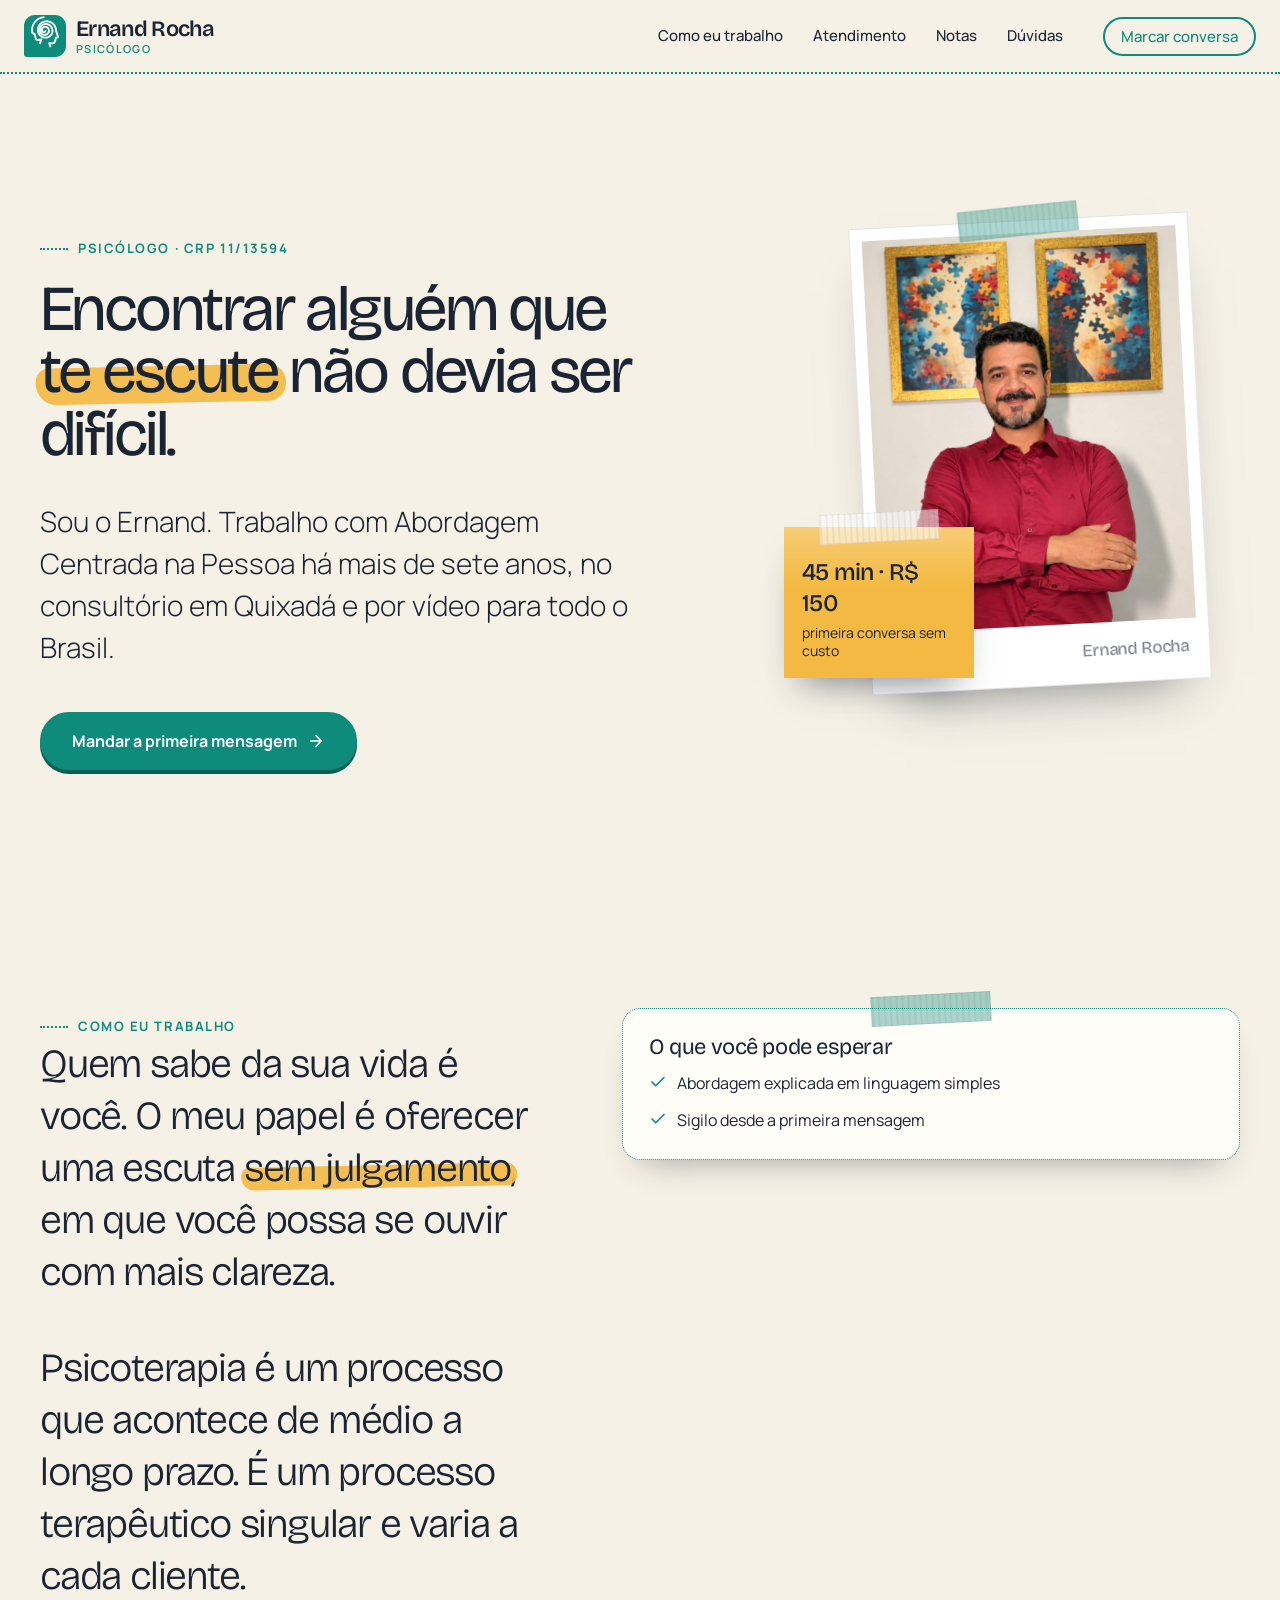
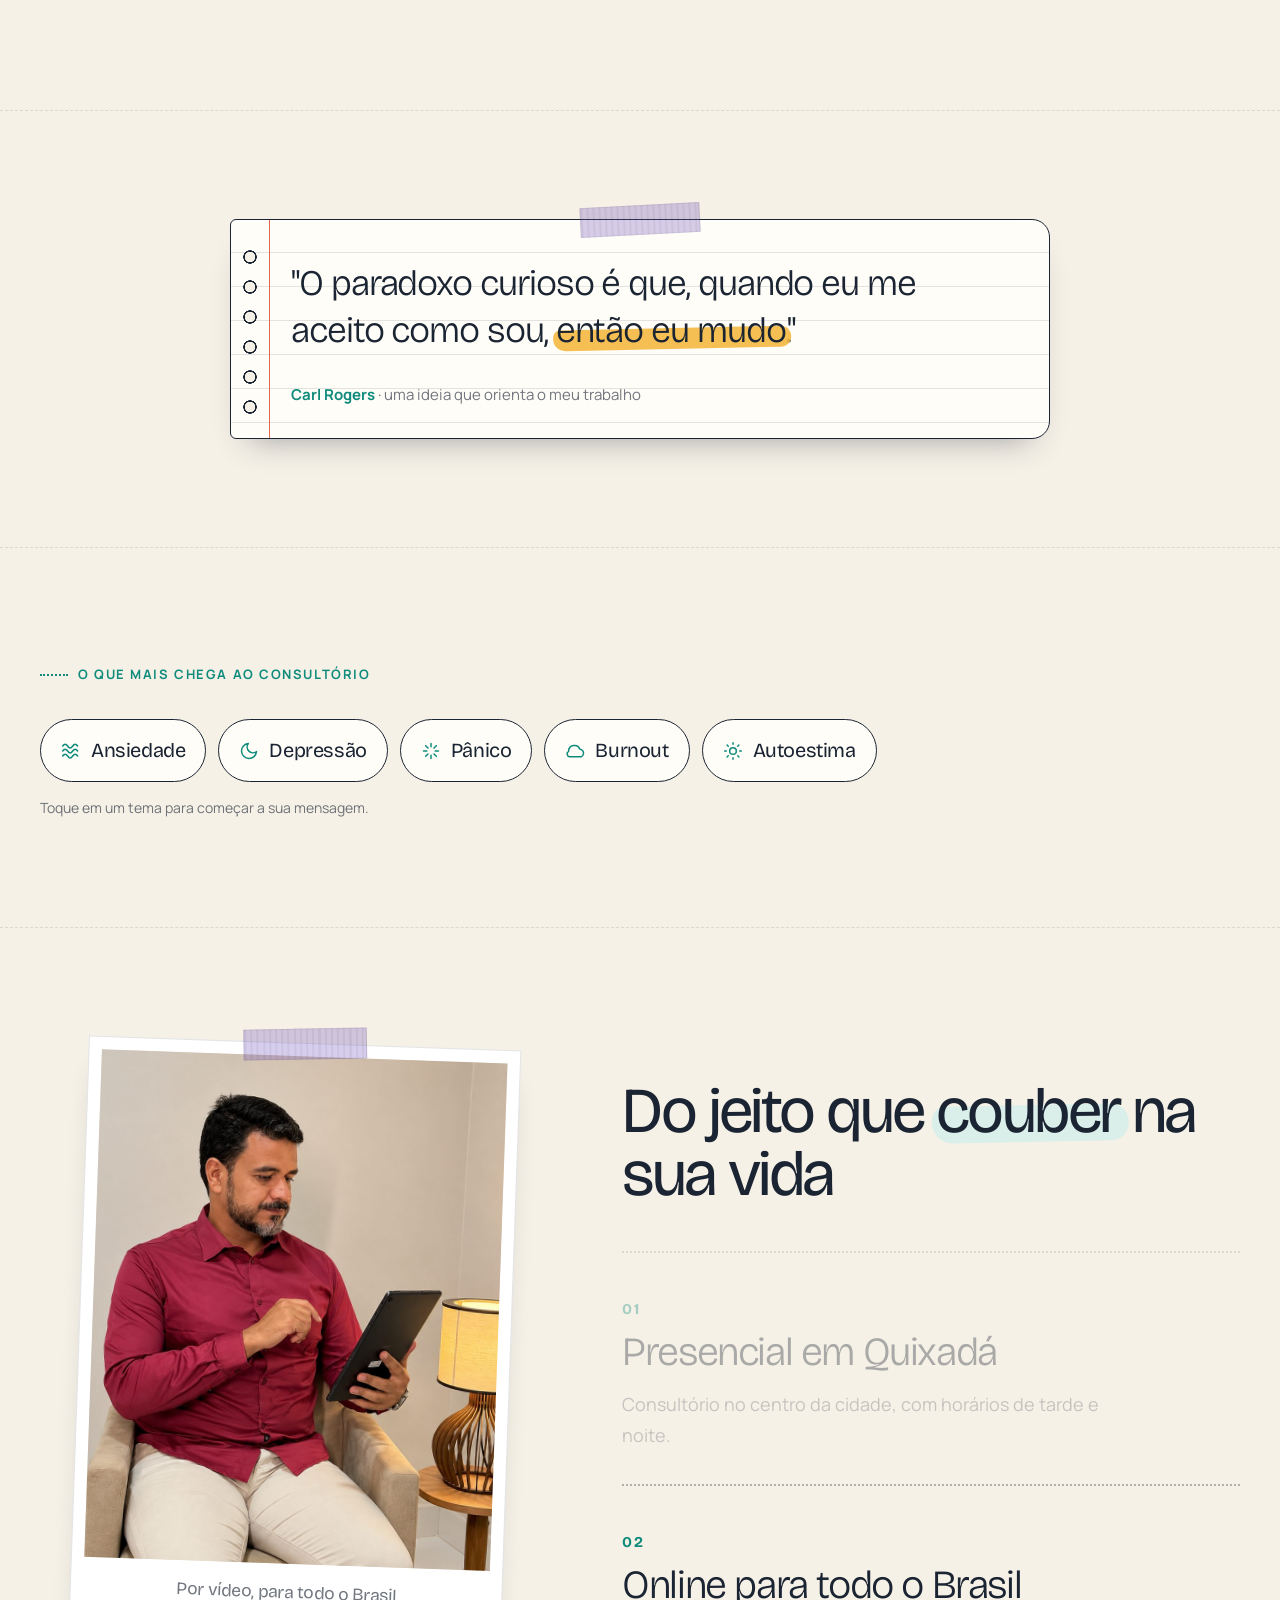
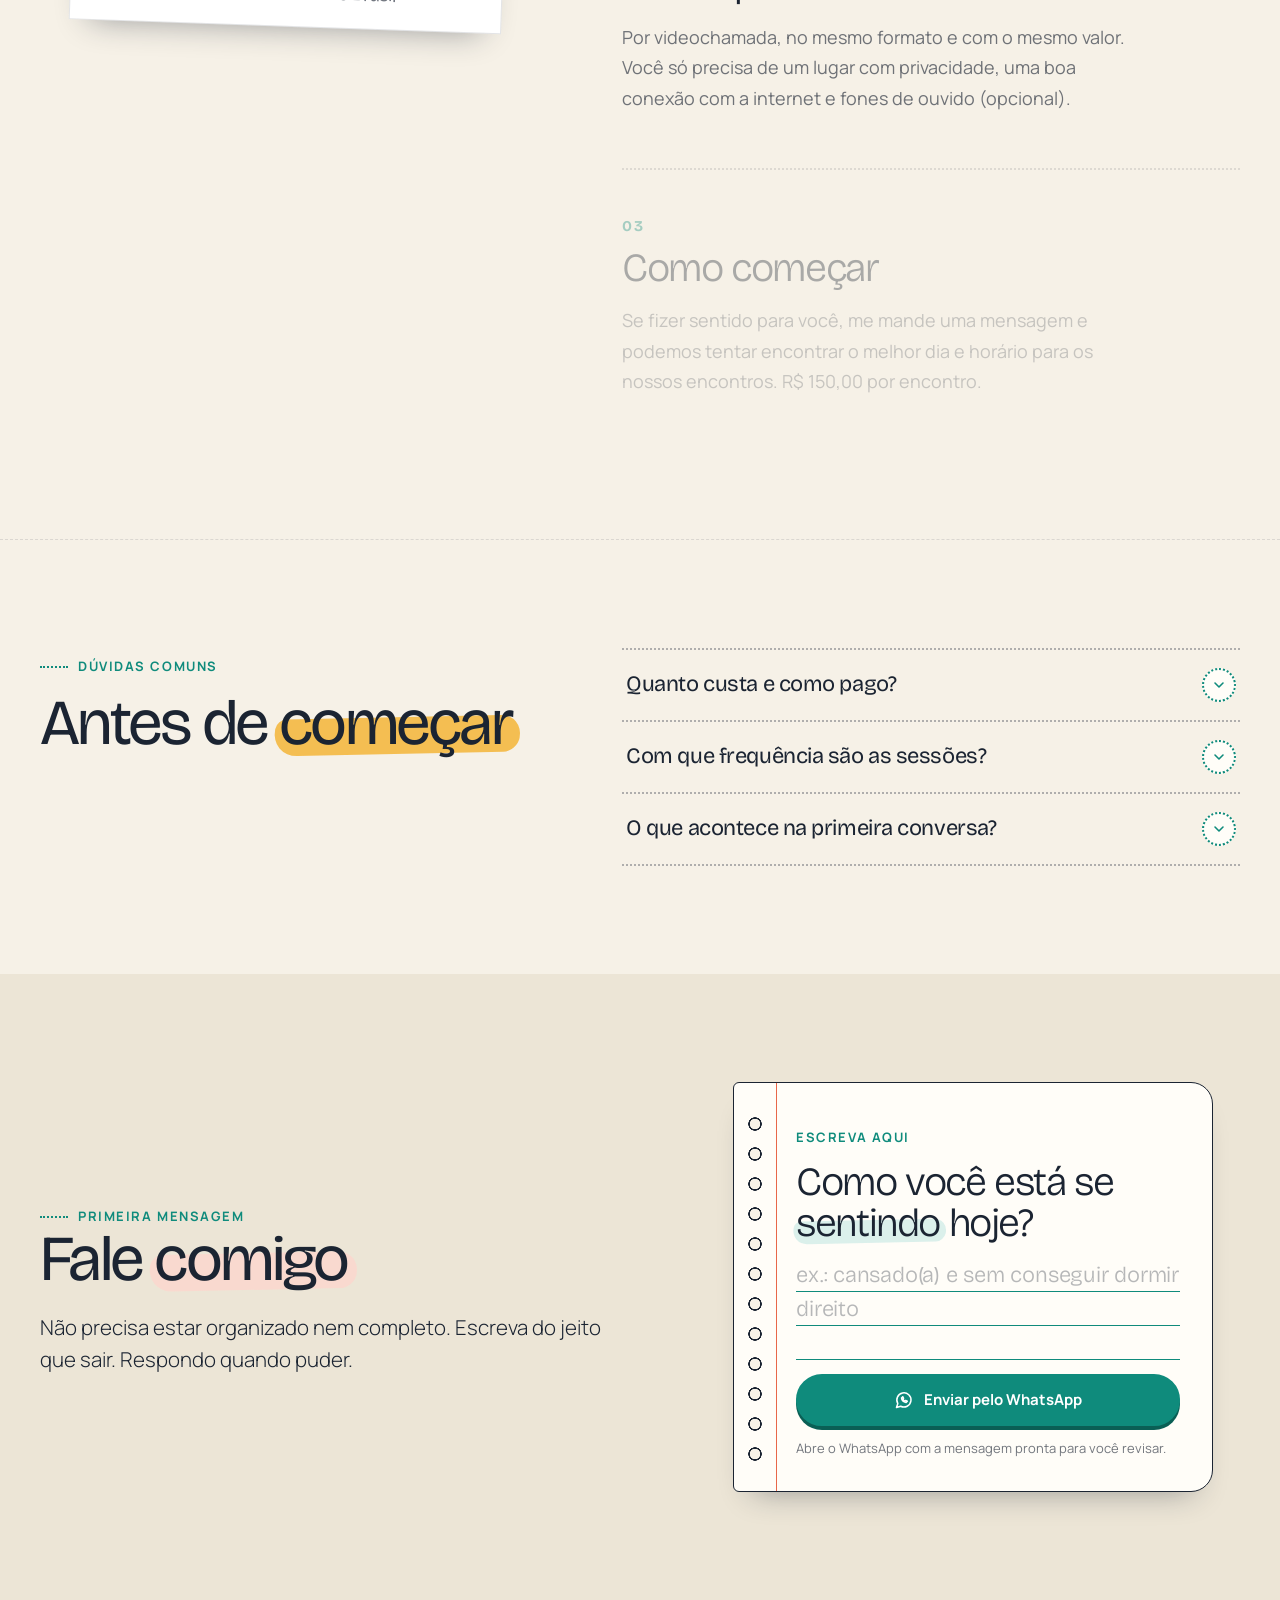
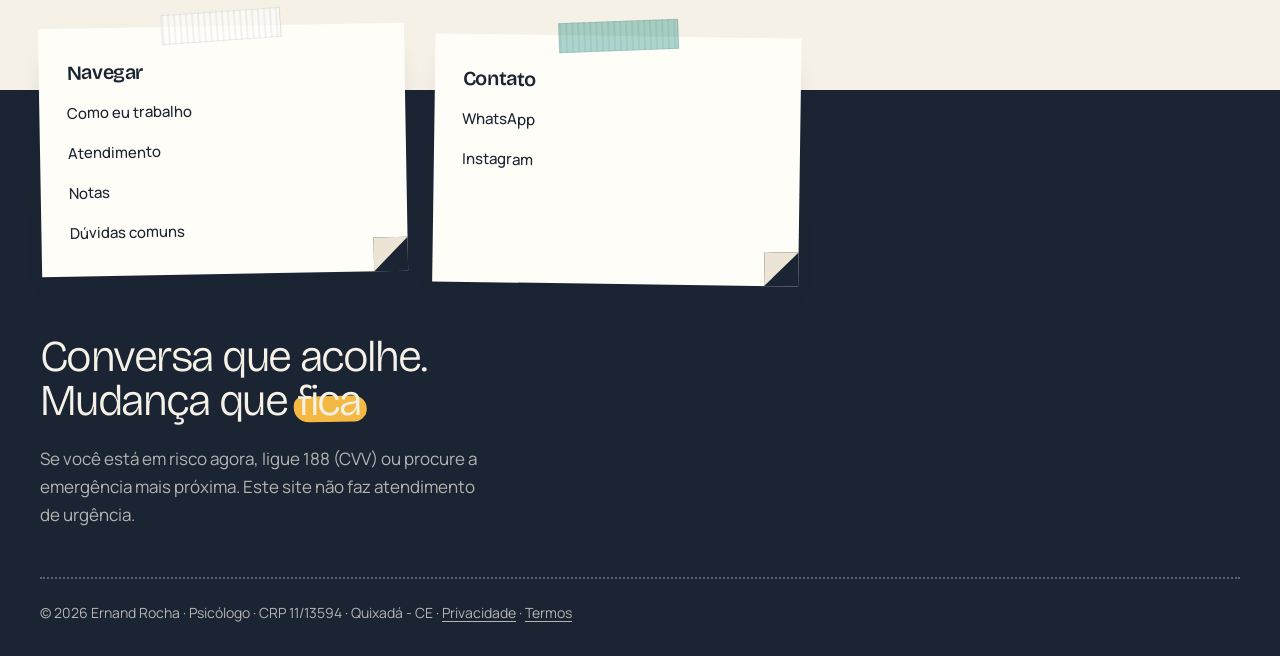
==== index.html @ 6ec2dab7 "first commit" ====
﻿<!doctype html>
<html lang="pt-BR">
<head>
<meta charset="utf-8">
<meta name="viewport" content="width=device-width, initial-scale=1, viewport-fit=cover">
<title>Ernand Rocha | Psicólogo, ACP em Quixadá - CE e online</title>
<meta name="description" content="Abordagem Centrada na Pessoa com o psicólogo Ernand Rocha. Presencial em Quixadá - CE e online para todo o Brasil. Sessão de 45 minutos por R$ 150.">
<link rel="canonical" href="https://ernandrocha.exemplo/">
<meta name="theme-color" content="#f6f1e7">
<meta property="og:type" content="website">
<meta property="og:title" content="Ernand Rocha | Psicólogo em Quixadá e online">
<meta property="og:description" content="Abordagem Centrada na Pessoa, presencial e online. Sessão de 45 minutos, valor publicado, primeira conversa sem custo.">
<meta property="og:image" content="img/ernand-retrato.jpg">
<meta property="og:locale" content="pt_BR">
<link rel="icon" href="data:image/svg+xml,%3Csvg xmlns='http://www.w3.org/2000/svg' viewBox='-6 0 110 110'%3E%3Crect x='-6' width='110' height='110' rx='26' fill='%230f8b7c'/%3E%3Cpath d='M50 49L50.3 49.9L50.4 50.9L50.2 51.9L49.8 52.9L49.2 53.8L48.3 54.5L47.2 55.1L46 55.4L44.7 55.4L43.4 55.1L42.1 54.4L40.9 53.5L39.9 52.2L39.2 50.7L38.8 49L38.8 47.2L39.2 45.3L40 43.5L41.2 41.8L42.7 40.3L44.6 39.2L46.8 38.5L49.1 38.2L51.5 38.3L53.9 39L56.1 40.2L58.1 41.9L59.8 44L60.9 46.4L61.6 49L61.7 51.8L61.2 54.5L60.1 57.2L58.4 59.6L56.3 61.6L53.7 63.1L50.8 64L47.7 64.3L44.5 63.9L41.5 62.9L38.6 61.1L36.2 58.8L34.3 55.9L33 52.6L32.4 49L32.6 45.3L33.5 41.6L35.3 38.2L37.7 35.1L40.8 32.5L44.5 30.6L48.5 29.5L52.7 29.2L56.9 29.8L61 31.2L64.8 33.5L68 36.6L70.6 40.3L72.3 44.5L73.2 49L73.1 53.6L72 58.2L70 62.5L67.1 66.2L63.4 69.4L59.1 71.6L54.3 73L49.3 73.3L44.3 72.5L39.6 70.7L35.2 67.8L31.5 64L28.7 59.5L26.8 54.4L26 49L26.4 43.4L27.9 38L30.6 32.9L34.3 28.4L38.9 24.8L44.3 22.1L50.1 20.6L56.2 20.3L62.3 21.2L68.1 23.5L73.4 26.9L77.9 31.3L81.4 36.6L83.7 42.6L84.8 49L85 52L91 69Q92 73 88 73L85 73L80.5 87Q79 92 74 92L62.5 91L67 104M47 7A42 42 0 0 0 8 58L15.5 62L19.5 77.5Q21 81 25 81L37.5 79L32 94' fill='none' stroke='%23fff' stroke-width='7' stroke-linejoin='round'/%3E%3C/svg%3E">
<link rel="preconnect" href="https://fonts.googleapis.com">
<link rel="preconnect" href="https://fonts.gstatic.com" crossorigin>
<link href="https://fonts.googleapis.com/css2?family=Bricolage+Grotesque:opsz,wght@12..96,200..800&family=Manrope:wght@300..800&display=swap" rel="stylesheet">
<link rel="stylesheet" href="css/styles.css">
<link rel="preload" as="image" href="img/ernand-retrato.jpg">
<script type="application/ld+json">
{"@context":"https://schema.org","@type":"Person","name":"Ernand Rocha","jobTitle":"Psicólogo","image":"img/ernand-retrato.jpg","description":"Abordagem Centrada na Pessoa, presencial em Quixadá - CE e online.","address":{"@type":"PostalAddress","addressLocality":"Quixadá","addressRegion":"CE","addressCountry":"BR"},"url":"https://ernandrocha.exemplo/"}
</script>
</head>
<body data-page="home">
<a class="skip-link" href="#conteudo">Pular para o conteúdo</a>

<svg width="0" height="0" style="position:absolute" aria-hidden="true" focusable="false">
  <symbol id="i-sun" viewBox="0 0 24 24" fill="none" stroke="currentColor" stroke-width="1.8" stroke-linecap="round"><circle cx="12" cy="12" r="4"/><path d="M12 2v2M12 20v2M4.9 4.9l1.4 1.4M17.7 17.7l1.4 1.4M2 12h2M20 12h2M4.9 19.1l1.4-1.4M17.7 6.3l1.4-1.4"/></symbol>
  <symbol id="i-chat" viewBox="0 0 24 24" fill="none" stroke="currentColor" stroke-width="1.8" stroke-linejoin="round"><path d="M21 12a8 8 0 0 1-11.6 7.1L4 21l1.9-5.4A8 8 0 1 1 21 12z"/></symbol>
  <symbol id="i-wave" viewBox="0 0 24 24" fill="none" stroke="currentColor" stroke-width="1.8" stroke-linecap="round"><path d="M2 6c2-3 4-3 6 0s4 3 6 0 4-3 6 0M2 12c2-3 4-3 6 0s4 3 6 0 4-3 6 0M2 18c2-3 4-3 6 0s4 3 6 0 4-3 6 0"/></symbol>
  <symbol id="i-spark" viewBox="0 0 24 24" fill="none" stroke="currentColor" stroke-width="1.8" stroke-linecap="round"><path d="M12 3v4M12 17v4M3 12h4M17 12h4M5.6 5.6l2.8 2.8M15.6 15.6l2.8 2.8M5.6 18.4l2.8-2.8M15.6 8.4l2.8-2.8"/></symbol>
  <symbol id="i-check" viewBox="0 0 24 24" fill="none" stroke="currentColor" stroke-width="2.2" stroke-linecap="round" stroke-linejoin="round"><path d="M20 6 9 17l-5-5"/></symbol>
  <symbol id="i-arrow" viewBox="0 0 24 24" fill="none" stroke="currentColor" stroke-width="2.2" stroke-linecap="round" stroke-linejoin="round"><path d="M5 12h14M12 5l7 7-7 7"/></symbol>
  <symbol id="i-chevron" viewBox="0 0 24 24" fill="none" stroke="currentColor" stroke-width="2.4" stroke-linecap="round" stroke-linejoin="round"><path d="m6 9 6 6 6-6"/></symbol>
  <symbol id="i-x" viewBox="0 0 24 24" fill="none" stroke="currentColor" stroke-width="2.2" stroke-linecap="round"><path d="M18 6 6 18M6 6l12 12"/></symbol>
  <symbol id="i-moon" viewBox="0 0 24 24" fill="none" stroke="currentColor" stroke-width="1.8" stroke-linejoin="round"><path d="M21 12.8A9 9 0 1 1 11.2 3a7 7 0 0 0 9.8 9.8z"/></symbol>
  <symbol id="i-cloud" viewBox="0 0 24 24" fill="none" stroke="currentColor" stroke-width="1.8" stroke-linejoin="round"><path d="M17.5 19a4.5 4.5 0 0 0 .4-9A7 7 0 0 0 4.3 12.5 3.5 3.5 0 0 0 5.5 19h12z"/></symbol>
  <symbol id="i-pin" viewBox="0 0 24 24" fill="none" stroke="currentColor" stroke-width="1.8" stroke-linejoin="round"><path d="M21 10c0 7-9 12-9 12s-9-5-9-12a9 9 0 0 1 18 0z"/><circle cx="12" cy="10" r="3"/></symbol>
  <symbol id="i-video" viewBox="0 0 24 24" fill="none" stroke="currentColor" stroke-width="1.8" stroke-linejoin="round"><path d="M23 7l-7 5 7 5V7z"/><rect x="1" y="5" width="15" height="14" rx="2"/></symbol>
  <symbol id="i-clock" viewBox="0 0 24 24" fill="none" stroke="currentColor" stroke-width="1.8" stroke-linecap="round"><circle cx="12" cy="12" r="10"/><path d="M12 6v6l4 2"/></symbol>
  <symbol id="i-whatsapp" viewBox="0 0 24 24" fill="none" stroke="currentColor" stroke-width="1.8" stroke-linecap="round" stroke-linejoin="round"><path d="M3 21l1.6-4.7A8.5 8.5 0 1 1 8 19.5L3 21z"/><path d="M9 9.5c.3 2.5 2.8 5 5.5 5.5l1.5-1.5-2-1-1 .8a4.6 4.6 0 0 1-2.3-2.3l.8-1-1-2L9 9.5z"/></symbol>
  <symbol id="i-instagram" viewBox="0 0 24 24" fill="none" stroke="currentColor" stroke-width="1.8" stroke-linecap="round"><rect x="2" y="2" width="20" height="20" rx="5"/><circle cx="12" cy="12" r="4"/><path d="M17.5 6.5h.01"/></symbol>
  <symbol id="i-mail" viewBox="0 0 24 24" fill="none" stroke="currentColor" stroke-width="1.8" stroke-linejoin="round"><rect x="2" y="4" width="20" height="16" rx="3"/><path d="M2 7l10 7 10-7"/></symbol>
</svg>

<!-- ========== Header ========== -->
<header class="nav">
  <div class="wrap wrap--wide nav__inner">
    <a class="brand" href="index.html" aria-label="Ernand Rocha, psicólogo, página inicial">
      <span class="brand__mark" aria-hidden="true"><svg viewBox="-6 0 110 110" fill="none" stroke="currentColor" stroke-width="6" stroke-linejoin="round"><path d="M50 49L50.3 49.9L50.4 50.9L50.2 51.9L49.8 52.9L49.2 53.8L48.3 54.5L47.2 55.1L46 55.4L44.7 55.4L43.4 55.1L42.1 54.4L40.9 53.5L39.9 52.2L39.2 50.7L38.8 49L38.8 47.2L39.2 45.3L40 43.5L41.2 41.8L42.7 40.3L44.6 39.2L46.8 38.5L49.1 38.2L51.5 38.3L53.9 39L56.1 40.2L58.1 41.9L59.8 44L60.9 46.4L61.6 49L61.7 51.8L61.2 54.5L60.1 57.2L58.4 59.6L56.3 61.6L53.7 63.1L50.8 64L47.7 64.3L44.5 63.9L41.5 62.9L38.6 61.1L36.2 58.8L34.3 55.9L33 52.6L32.4 49L32.6 45.3L33.5 41.6L35.3 38.2L37.7 35.1L40.8 32.5L44.5 30.6L48.5 29.5L52.7 29.2L56.9 29.8L61 31.2L64.8 33.5L68 36.6L70.6 40.3L72.3 44.5L73.2 49L73.1 53.6L72 58.2L70 62.5L67.1 66.2L63.4 69.4L59.1 71.6L54.3 73L49.3 73.3L44.3 72.5L39.6 70.7L35.2 67.8L31.5 64L28.7 59.5L26.8 54.4L26 49L26.4 43.4L27.9 38L30.6 32.9L34.3 28.4L38.9 24.8L44.3 22.1L50.1 20.6L56.2 20.3L62.3 21.2L68.1 23.5L73.4 26.9L77.9 31.3L81.4 36.6L83.7 42.6L84.8 49L85 52L91 69Q92 73 88 73L85 73L80.5 87Q79 92 74 92L62.5 91L67 104M47 7A42 42 0 0 0 8 58L15.5 62L19.5 77.5Q21 81 25 81L37.5 79L32 94"/></svg></span>
      <span>Ernand Rocha <small>psicólogo</small></span>
    </a>
    <button class="nav__toggle" type="button" aria-expanded="false" aria-controls="menu" aria-label="Abrir menu"><span></span></button>
    <nav class="nav__links" id="menu" aria-label="Principal">
      <a href="index.html#sobre">Como eu trabalho</a>
      <a href="index.html#atendimento">Atendimento</a>
      <a href="notas.html">Notas</a>
      <a href="index.html#faq">Dúvidas</a>
      <a class="btn btn--ghost btn--sm nav__cta" href="index.html#contato">Marcar conversa</a>
    </nav>
  </div>
</header>

<main id="conteudo">

  <!-- ========== Hero ========== -->
  <section class="hero" aria-labelledby="hero-titulo">
    <div class="wrap hero__grid">
      <div class="hero__copy">
        <p class="eyebrow" data-reveal>Psicólogo · CRP 11/13594</p>
        <h1 class="t-xl" id="hero-titulo" data-reveal>Encontrar alguém que <span class="mk">te escute</span> não devia ser difícil.</h1>
        <p class="lead" data-reveal>Sou o Ernand. Trabalho com Abordagem Centrada na Pessoa há mais de sete anos, no consultório em Quixadá e por vídeo para todo o Brasil.</p>
        <div class="hero__cta" data-reveal>
          <a class="btn btn--primary btn--lg" href="#contato">Mandar a primeira mensagem <svg aria-hidden="true"><use href="#i-arrow"/></svg></a>
        </div>
      </div>

      <div class="hero__photo" data-reveal="pop">
        <div class="parallax" data-parallax="0.08" data-rotate="-3">
          <figure class="polaroid polaroid--photo">
            <span class="tape tape--teal" aria-hidden="true"></span>
            <img src="img/ernand-retrato.jpg" alt="Ernand Rocha, de camisa vermelha e braços cruzados, sorrindo no consultório" width="720" height="900" fetchpriority="high">
            <figcaption>Ernand Rocha</figcaption>
          </figure>
        </div>
        <aside class="postit postit--mini" data-parallax="-0.05" aria-label="Resumo do atendimento">
          <span class="tape" aria-hidden="true"></span>
          <b>45 min · R$ 150</b>
          <span>primeira conversa sem custo</span>
        </aside>
      </div>
    </div>
  </section>

  <!-- ========== Como eu trabalho ========== -->
  <section class="section section--tight" id="sobre" aria-labelledby="sobre-titulo">
    <div class="wrap statement">
      <div>
        <p class="eyebrow" data-reveal>Como eu trabalho</p>
        <h2 class="sr-only" id="sobre-titulo">Como eu trabalho</h2>
        <p class="big" data-reveal>Quem sabe da sua vida é você. O meu papel é oferecer uma escuta <span class="mk">sem julgamento</span>, em que você possa se ouvir com mais clareza.</p>
        <p class="big" data-reveal>Psicoterapia é um processo que acontece de médio a longo prazo. É um processo terapêutico singular e varia a cada cliente.</p>
      </div>
      <div class="statement__aside">
        <div class="note" data-reveal="right">
          <span class="tape tape--teal" aria-hidden="true"></span>
          <h3 class="t-sm">O que você pode esperar</h3>
          <ul>
            <li><svg aria-hidden="true"><use href="#i-check"/></svg> Abordagem explicada em linguagem simples</li>
            <li><svg aria-hidden="true"><use href="#i-check"/></svg> Sigilo desde a primeira mensagem</li>
          </ul>
        </div>
      </div>
    </div>
  </section>

  <!-- ========== Citação ========== -->
  <section class="section section--quote" aria-label="Uma ideia que orienta o meu trabalho">
    <div class="wrap">
      <blockquote class="quote" data-reveal="pop">
        <span class="tape tape--plum" aria-hidden="true"></span>
        <p class="quote__text">"O paradoxo curioso é que, quando eu me aceito como sou, <span class="mk">então eu mudo</span>."</p>
        <footer class="quote__by">Carl Rogers <span>· uma ideia que orienta o meu trabalho</span></footer>
      </blockquote>
    </div>
  </section>

  <!-- ========== Temas ========== -->
  <section class="section" id="temas" aria-label="O que mais chega ao consultório">
    <div class="wrap topics-block">
      <p class="eyebrow" data-reveal>O que mais chega ao consultório</p>
      <div class="topics" data-reveal>
        <a class="topic" href="#contato" data-tema="ansiedade" data-feel="ansioso(a) e preocupado(a) o tempo todo"><svg aria-hidden="true"><use href="#i-wave"/></svg> Ansiedade</a>
        <a class="topic" href="#contato" data-tema="depressao" data-feel="sem energia e sem vontade de fazer as coisas"><svg aria-hidden="true"><use href="#i-moon"/></svg> Depressão</a>
        <a class="topic" href="#contato" data-tema="panico" data-feel="com medo de ter outra crise de pânico"><svg aria-hidden="true"><use href="#i-spark"/></svg> Pânico</a>
        <a class="topic" href="#contato" data-tema="burnout" data-feel="esgotado(a) com o trabalho"><svg aria-hidden="true"><use href="#i-cloud"/></svg> Burnout</a>
        <a class="topic" href="#contato" data-tema="autoestima" data-feel="muito duro(a) comigo mesmo(a)"><svg aria-hidden="true"><use href="#i-sun"/></svg> Autoestima</a>
      </div>
      <p class="muted small" style="margin-top:14px" data-reveal>Toque em um tema para começar a sua mensagem.</p>
    </div>
  </section>

  <!-- ========== Atendimento (foto fixa + blocos que rolam) ========== -->
  <section class="section scrolly" id="atendimento" aria-labelledby="atendimento-titulo" data-active="0">
    <div class="wrap scrolly__grid">
      <div class="scrolly__sticky">
        <figure class="polaroid polaroid--photo scrolly__polaroid" data-reveal="pop">
          <span class="tape tape--plum" aria-hidden="true"></span>
          <img src="img/ernand-atendimento.jpg" alt="Ernand Rocha sentado em uma poltrona, atendendo por vídeo com um tablet, ao lado de um abajur" width="720" height="900" loading="lazy">
          <figcaption>
            <span data-caption>No consultório, em Quixadá</span>
            <span data-caption hidden>Por vídeo, para todo o Brasil</span>
            <span data-caption hidden>Dia e horário combinados com você</span>
          </figcaption>
        </figure>
      </div>
      <div class="scrolly__steps">
        <p class="eyebrow" data-reveal>Atendimento</p>
        <h2 class="t-xl" id="atendimento-titulo" data-reveal>Do jeito que <span class="mk mk--teal">couber</span> na sua vida</h2>
        <article class="scrolly__step">
          <span class="scrolly__num">01</span>
          <h3 class="t-lg t-light">Presencial em Quixadá</h3>
          <p>Consultório no centro da cidade, com horários de tarde e noite.</p>
        </article>
        <article class="scrolly__step">
          <span class="scrolly__num">02</span>
          <h3 class="t-lg t-light">Online para todo o Brasil</h3>
          <p>Por videochamada, no mesmo formato e com o mesmo valor. Você só precisa de um lugar com privacidade, uma boa conexão com a internet e fones de ouvido (opcional).</p>
        </article>
        <article class="scrolly__step">
          <span class="scrolly__num">03</span>
          <h3 class="t-lg t-light">Como começar</h3>
          <p>Se fizer sentido para você, me mande uma mensagem e podemos tentar encontrar o melhor dia e horário para os nossos encontros. R$ 150,00 por encontro.</p>
        </article>
      </div>
    </div>
  </section>


  <!-- ========== Dúvidas ========== -->
  <section class="section section--tight" id="faq" aria-labelledby="faq-titulo">
    <div class="wrap faq">
      <div class="faq__title">
        <p class="eyebrow" data-reveal>Dúvidas comuns</p>
        <h2 class="t-xl" id="faq-titulo" data-reveal>Antes de <span class="mk">começar</span></h2>
      </div>
      <div class="faq__list" data-reveal>
        <details class="faq__item">
          <summary>Quanto custa e como pago?<span class="faq__icon" aria-hidden="true"><svg><use href="#i-chevron"/></svg></span></summary>
          <div class="faq__body"><p>R$ 150 por sessão de 45 minutos, presencial ou online. A forma de pagamento a gente combina na conversa inicial.</p></div>
        </details>
        <details class="faq__item">
          <summary>Com que frequência são as sessões?<span class="faq__icon" aria-hidden="true"><svg><use href="#i-chevron"/></svg></span></summary>
          <div class="faq__body"><p>Em geral uma vez por semana, no mesmo dia e horário. Quando faz sentido, a gente espaça.</p></div>
        </details>
        <details class="faq__item">
          <summary>O que acontece na primeira conversa?<span class="faq__icon" aria-hidden="true"><svg><use href="#i-chevron"/></svg></span></summary>
          <div class="faq__body"><p>Você conta o que trouxe até aqui e eu explico como trabalho. Não é interrogatório nem diagnóstico. É para ver se combina.</p></div>
        </details>
      </div>
    </div>
  </section>

  <!-- ========== Contato ========== -->
  <section class="section section--tint" id="contato" aria-labelledby="contato-titulo">
    <div class="wrap join">
      <div>
        <p class="eyebrow" data-reveal>Primeira mensagem</p>
        <h2 class="t-xl" id="contato-titulo" data-reveal>Fale <span class="mk mk--coral">comigo</span></h2>
        <p class="lead" style="margin-top:20px" data-reveal>Não precisa estar organizado nem completo. Escreva do jeito que sair. Respondo quando puder.</p>
      </div>
      <div class="join__form">
        <form class="notebook feel" id="sentir" data-wa="5588999172158" aria-labelledby="sentir-titulo" data-reveal="pop" novalidate>
          <span class="notebook__label">Escreva aqui</span>
          <h2 class="t-lg t-light" id="sentir-titulo">Como você está se <span class="mk mk--teal">sentindo</span> hoje?</h2>
          <label class="sr-only" for="sentir-texto">Como você está se sentindo hoje?</label>
          <textarea class="feel__input" id="sentir-texto" name="sentir" rows="3" maxlength="300" placeholder="ex.: cansado(a) e sem conseguir dormir direito" autocomplete="off"></textarea>
          <p class="field__error" id="sentir-erro" role="alert" hidden></p>
          <p class="feel__preview" id="sentir-previa" aria-live="polite"></p>
          <button class="btn btn--primary" type="submit"><svg aria-hidden="true"><use href="#i-whatsapp"/></svg> Enviar pelo WhatsApp</button>
          <p class="field__hint">Abre o WhatsApp com a mensagem pronta para você revisar.</p>
        </form>

      </div>
    </div>
  </section>

</main>

<!-- ========== Footer ========== -->
<footer class="footer footer--lean">
  <div class="wrap">
    <div class="footer__notes footer__notes--two">
      <div class="fnote">
        <span class="tape" aria-hidden="true"></span>
        <h5>Navegar</h5>
        <ul>
          <li><a href="index.html#sobre">Como eu trabalho</a></li>
          <li><a href="index.html#atendimento">Atendimento</a></li>
          <li><a href="notas.html">Notas</a></li>
          <li><a href="index.html#faq">Dúvidas comuns</a></li>
        </ul>
      </div>
      <div class="fnote">
        <span class="tape tape--teal" aria-hidden="true"></span>
        <h5>Contato</h5>
        <ul>
          <li><a href="https://wa.me/5588999172158" target="_blank" rel="noopener">WhatsApp</a></li>
          <li><a href="https://instagram.com/psicologoernand" target="_blank" rel="noopener">Instagram</a></li>
        </ul>
      </div>
    </div>
    <div class="footer__lower footer__lower--lean">
      <p class="footer__tag">Conversa que acolhe.<br>Mudança que <span class="mk">fica</span>.</p>
      <p class="footer__note">Se você está em risco agora, ligue 188 (CVV) ou procure a emergência mais próxima. Este site não faz atendimento de urgência.</p>
    </div>
    <div class="footer__bottom">
      <p>© <span data-year>2026</span> Ernand Rocha · Psicólogo · CRP 11/13594 · Quixadá - CE · <a href="legal.html#privacidade">Privacidade</a> · <a href="legal.html#termos">Termos</a></p>
    </div>
  </div>
</footer>

<!-- barra fixa de contato (só no celular) -->
<div class="stickybar" id="stickybar" aria-label="Contato rápido">
  <a class="btn btn--primary" href="#contato">Mandar mensagem</a>
</div>

<script src="js/data.js" defer></script>
<script src="js/main.js" defer></script>
</body>
</html>
---- css/styles.css ----
/* ==========================================================================
   Escuta Aberta — folha de estilos única
   Identidade: "caderno e bilhete" — papel pautado, post-it com fita, marca-texto,
   fotos polaroid, linhas pontilhadas. Tipografia leve, tracking fechado.
   ========================================================================== */

/* ---------- Tokens ---------- */
:root {
  --paper: #f6f1e7;
  --paper-2: #fffdf8;
  --paper-3: #ece5d6;
  --ink: #1b2432;
  --ink-60: rgba(27, 36, 50, .62);
  --ink-30: rgba(27, 36, 50, .32);
  --ink-12: rgba(27, 36, 50, .12);
  --ink-06: rgba(27, 36, 50, .06);

  --teal: #0f8b7c;
  --teal-dark: #0a5f55;
  --teal-soft: #d7efea;
  --marigold: #f4b942;
  --marigold-soft: #fbe6b2;
  --coral: #e8674a;
  --coral-soft: #fbd9cf;
  --plum: #6b4fbb;
  --plum-soft: #e2dbf7;

  --font-display: "Bricolage Grotesque", "Segoe UI", Arial, sans-serif;
  --font-body: "Manrope", "Segoe UI", Arial, sans-serif;

  --nav-h: 74px;
  --wrap: 1200px;
  --wrap-wide: 1400px;
  --radius: 18px;
  --radius-sm: 10px;
  --ease: cubic-bezier(.2, .7, .2, 1);
  --t-fast: .25s var(--ease);
  --t-med: .45s var(--ease);
  --shadow-paper: 0 18px 32px -20px rgba(27, 36, 50, .45);
}

/* ---------- Reset / base ---------- */
*, *::before, *::after { box-sizing: border-box; }
html { scroll-behavior: smooth; scroll-padding-top: calc(var(--nav-h) + 16px); overflow-x: clip; }
@media (prefers-reduced-motion: reduce) { html { scroll-behavior: auto; } }
body {
  margin: 0;
  background: var(--paper);
  color: var(--ink);
  font-family: var(--font-body);
  font-size: 17px;
  line-height: 1.55;
  font-weight: 400;
  -webkit-font-smoothing: antialiased;
  padding-top: var(--nav-h);
}
img, svg { display: block; max-width: 100%; }
a { color: inherit; text-decoration: none; }
button { font: inherit; color: inherit; background: none; border: 0; padding: 0; cursor: pointer; }
input, select, textarea { font: inherit; color: inherit; }
ul { list-style: none; margin: 0; padding: 0; }
p { margin: 0; }
[hidden] { display: none !important; }

:focus-visible { outline: 3px solid var(--plum); outline-offset: 3px; border-radius: 4px; }

.skip-link {
  position: absolute; left: 16px; top: -60px; z-index: 10000;
  background: var(--ink); color: #fff; padding: 10px 16px; border-radius: 999px; font-weight: 600;
  transition: top var(--t-fast);
}
.skip-link:focus { top: 16px; }

.sr-only {
  position: absolute; width: 1px; height: 1px; padding: 0; margin: -1px;
  overflow: hidden; clip: rect(0 0 0 0); white-space: nowrap; border: 0;
}

/* ---------- Tipografia ---------- */
h1, h2, h3, h4, h5 { margin: 0; font-family: var(--font-display); font-weight: 400; line-height: 1; }
.t-display { font-size: clamp(56px, 9.5vw, 128px); letter-spacing: -.045em; line-height: .95; }
.t-xl { font-size: clamp(42px, 5.4vw, 64px); letter-spacing: -.04em; line-height: .98; }
.t-lg { font-size: clamp(32px, 3.6vw, 40px); letter-spacing: -.035em; line-height: 1.02; }
.t-md { font-size: clamp(24px, 2.6vw, 32px); letter-spacing: -.03em; line-height: 1.05; }
.t-sm { font-size: 22px; letter-spacing: -.02em; line-height: 1.15; }
.t-light { font-weight: 300; }
.t-semi { font-weight: 600; }

.lead { font-size: clamp(18px, 1.6vw, 22px); font-weight: 300; line-height: 1.45; color: var(--ink); max-width: 52ch; }
.muted { color: var(--ink-60); }
.small { font-size: 14px; }
.eyebrow {
  display: inline-flex; align-items: center; gap: 10px;
  font-size: 13px; font-weight: 700; letter-spacing: .12em; text-transform: uppercase; color: var(--teal);
}
.eyebrow::before { content: ""; width: 28px; height: 0; border-top: 2px dotted var(--teal); }

/* marca-texto atrás de palavras-chave */
.mk { position: relative; z-index: 0; white-space: nowrap; }
.mk::after {
  content: ""; position: absolute; z-index: -1;
  left: -.08em; right: -.14em; top: .52em; bottom: .1em;
  background: var(--marigold);
  transform: skew(-12deg) rotate(-1.2deg);
  border-radius: .25em .6em .35em .7em;
  opacity: .9;
}
.mk--teal::after { background: var(--teal-soft); }
.mk--coral::after { background: var(--coral-soft); }
.mk--plum::after { background: var(--plum-soft); }

/* ---------- Layout ---------- */
.wrap { width: min(var(--wrap), calc(100% - 48px)); margin-inline: auto; }
.wrap--wide { width: min(var(--wrap-wide), calc(100% - 48px)); }
.section { padding: clamp(72px, 9vw, 130px) 0; position: relative; }
.section--tight { padding: clamp(48px, 6vw, 80px) 0; }
.section--band { background: var(--ink); color: var(--paper); }
.section--tint { background: var(--paper-3); }

/* linha pontilhada de divisão */
.rule { height: 0; border-top: 2px dotted var(--ink-30); }
.rule--teal { border-color: var(--teal); }
.rule--light { border-color: rgba(246, 241, 231, .4); }

/* ---------- Botões ---------- */
.btn {
  display: inline-flex; align-items: center; justify-content: center; gap: 10px;
  padding: 14px 24px; border-radius: 999px; border: 2px solid currentColor;
  font-family: var(--font-body); font-size: 15px; font-weight: 700; line-height: 1;
  white-space: nowrap; cursor: pointer; text-decoration: none;
  transition: transform var(--t-fast), box-shadow var(--t-fast), background-color var(--t-fast), color var(--t-fast), border-color var(--t-fast);
}
.btn svg { width: 18px; height: 18px; transition: transform var(--t-fast); }
.btn:hover svg { transform: translateX(3px); }
.btn:active { transform: translateY(2px); }

.btn--primary { background: var(--teal); border-color: var(--teal); color: #fff; box-shadow: 0 4px 0 var(--teal-dark); }
.btn--primary:hover { transform: translateY(2px); box-shadow: 0 2px 0 var(--teal-dark); }
.btn--primary:active { transform: translateY(4px); box-shadow: 0 0 0 var(--teal-dark); }

.btn--ghost { color: var(--teal); border-color: var(--teal); background: transparent; }
.btn--ghost:hover { background: var(--teal); color: #fff; }

.btn--ink { background: var(--ink); border-color: var(--ink); color: var(--paper); box-shadow: 0 4px 0 rgba(27, 36, 50, .35); }
.btn--ink:hover { transform: translateY(2px); box-shadow: 0 2px 0 rgba(27, 36, 50, .35); }

.btn--light { color: var(--paper); border-color: var(--paper); background: transparent; }
.btn--light:hover { background: var(--paper); color: var(--ink); }

.btn--marigold { background: var(--marigold); border-color: var(--marigold); color: var(--ink); box-shadow: 0 4px 0 #c78f1f; }
.btn--marigold:hover { transform: translateY(2px); box-shadow: 0 2px 0 #c78f1f; }

.btn--sm { padding: 10px 16px; font-size: 14px; }
.btn--lg { padding: 18px 30px; font-size: 16px; }
.btn[disabled], .btn[aria-disabled="true"] { opacity: .5; cursor: not-allowed; }

/* link com marca-texto que cresce */
.link {
  position: relative; display: inline-block; font-weight: 600; color: var(--ink); z-index: 0;
}
.link::after {
  content: ""; position: absolute; left: -.1em; right: -.1em; bottom: -.05em; height: .45em; z-index: -1;
  background: var(--marigold); transform: scaleX(0); transform-origin: left; transition: transform .35s var(--ease);
  border-radius: .2em;
}
.link:hover::after, .link:focus-visible::after { transform: scaleX(1); }
.link svg { display: inline-block; width: 16px; height: 16px; vertical-align: -2px; margin-left: 4px; }

/* ---------- Header / navegação ---------- */
.nav {
  position: fixed; inset: 0 0 auto 0; height: var(--nav-h); z-index: 1000;
  background: var(--paper); border-bottom: 2px dotted var(--teal);
  transition: box-shadow var(--t-fast), transform var(--t-med);
}
.nav.is-scrolled { box-shadow: 0 10px 30px -22px rgba(27, 36, 50, .5); }
.nav__inner { height: 100%; display: flex; align-items: center; justify-content: space-between; gap: 24px; }

.brand { display: inline-flex; align-items: center; gap: 10px; font-family: var(--font-display); font-size: 22px; letter-spacing: -.03em; font-weight: 600; z-index: 1002; }
.brand__mark {
  width: 42px; height: 42px; border-radius: 11px 11px 11px 3px; background: var(--teal); color: #fff;
  display: grid; place-items: center; flex-shrink: 0;
}
.brand__mark svg { width: 34px; height: 34px; }

.nav__links { display: flex; align-items: center; gap: 30px; }
.nav__links a { font-size: 15px; font-weight: 500; position: relative; padding: 6px 0; z-index: 0; }
.nav__links a::after {
  content: ""; position: absolute; left: -.2em; right: -.2em; bottom: .1em; height: .5em; z-index: -1;
  background: var(--marigold); border-radius: .2em;
  transform: scaleX(0); transform-origin: left; transition: transform .35s var(--ease);
}
.nav__links a:hover::after, .nav__links a[aria-current="page"]::after { transform: scaleX(1); }
.nav__cta { margin-left: 10px; }

.nav__toggle {
  display: none; width: 44px; height: 44px; border-radius: 12px; place-items: center; z-index: 1002;
  border: 2px solid var(--ink);
}
.nav__toggle span, .nav__toggle span::before, .nav__toggle span::after {
  display: block; width: 20px; height: 2px; background: var(--ink); position: relative; transition: transform var(--t-fast), opacity var(--t-fast);
}
.nav__toggle span::before, .nav__toggle span::after { content: ""; position: absolute; left: 0; }
.nav__toggle span::before { top: -6px; }
.nav__toggle span::after { top: 6px; }
.nav__toggle[aria-expanded="true"] span { background: transparent; }
.nav__toggle[aria-expanded="true"] span::before { transform: translateY(6px) rotate(45deg); }
.nav__toggle[aria-expanded="true"] span::after { transform: translateY(-6px) rotate(-45deg); }

@media (max-width: 900px) {
  .nav__toggle { display: grid; }
  .nav__links {
    position: fixed; inset: 0; background: var(--paper); z-index: 1001;
    flex-direction: column; justify-content: center; gap: 0; padding: 90px 24px 40px;
    opacity: 0; visibility: hidden; transform: translateY(-8px);
    transition: opacity var(--t-fast), transform var(--t-fast), visibility 0s linear .25s;
  }
  .nav__links.is-open { opacity: 1; visibility: visible; transform: none; transition: opacity var(--t-fast), transform var(--t-fast); }
  .nav__links a { width: 100%; text-align: center; font-family: var(--font-display); font-size: 28px; letter-spacing: -.03em; font-weight: 500; padding: 22px 0; border-top: 2px dotted var(--teal); }
  .nav__links a:last-of-type { border-bottom: 2px dotted var(--teal); }
  .nav__links a::after { display: none; }
  .nav__links .nav__cta { margin: 28px 0 0; width: auto; border: 2px solid var(--teal); padding: 16px 28px; font: 700 16px var(--font-body); }
  .nav__links .nav__cta:last-of-type { border-bottom: 2px solid var(--teal); }
  body.menu-open { overflow: hidden; }
}

/* ---------- Hero ---------- */
.hero { padding: clamp(48px, 7vw, 96px) 0 clamp(64px, 8vw, 120px); overflow: clip; }
.hero__grid { display: grid; grid-template-columns: 1.05fr .95fr; gap: clamp(32px, 5vw, 72px); align-items: start; }
.hero__copy { padding-top: clamp(8px, 3vw, 40px); }
.hero__copy h1 { margin: 18px 0 26px; }
.hero__copy .lead { font-size: clamp(20px, 2.2vw, 28px); font-weight: 300; line-height: 1.3; margin-bottom: 34px; }
.hero__proof { display: flex; flex-wrap: wrap; gap: 14px 28px; margin-top: 40px; color: var(--ink-60); font-size: 14px; font-weight: 500; }
.hero__proof li { display: inline-flex; align-items: center; gap: 8px; }
.hero__proof svg { width: 18px; height: 18px; color: var(--teal); }

.hero__search { position: relative; }

/* cartão de folha de caderno */
.notebook {
  position: relative; background: var(--paper-2); color: var(--ink);
  border: 1.5px solid var(--ink); border-radius: 6px 22px 22px 6px;
  padding: 52px 40px 40px 68px;
  box-shadow: var(--shadow-paper);
  background-image:
    linear-gradient(90deg, transparent 47px, var(--coral) 47px, var(--coral) 48.5px, transparent 48.5px),
    repeating-linear-gradient(transparent 0 33px, var(--ink-12) 33px 34px);
  background-origin: border-box;
  transition: transform var(--t-med);
}
.notebook::before {
  /* furos da espiral */
  content: ""; position: absolute; left: 14px; top: 26px; bottom: 26px; width: 14px;
  background: radial-gradient(circle at 50% 50%, var(--paper) 5px, var(--ink) 5.5px, var(--ink) 6.5px, transparent 7px) 0 0 / 14px 30px repeat-y;
}
.notebook:hover { transform: rotate(-.6deg); }
.notebook__label { display: block; font-size: 13px; font-weight: 700; letter-spacing: .12em; text-transform: uppercase; color: var(--teal); margin-bottom: 14px; }
.notebook h2 { margin-bottom: 6px; }

.field { position: relative; margin-top: 18px; }
.field__input {
  width: 100%; height: 60px; background: transparent; border: 0; border-bottom: 2px dotted var(--teal);
  font-family: var(--font-display); font-size: clamp(22px, 2.4vw, 30px); font-weight: 300; letter-spacing: -.02em;
  padding: 0 44px 0 0; color: var(--ink); border-radius: 0;
}
.field__input::placeholder { color: var(--ink-30); font-weight: 300; }
.field__input:focus { outline: none; border-bottom-style: solid; }
.field__input:focus-visible { outline: none; }
.field__clear {
  position: absolute; right: 4px; top: 50%; transform: translateY(-50%);
  width: 34px; height: 34px; border-radius: 50%; display: grid; place-items: center; color: var(--ink-60);
  transition: background-color var(--t-fast), color var(--t-fast);
}
.field__clear:hover { background: var(--ink-06); color: var(--ink); }
.field__clear svg { width: 16px; height: 16px; }
.field__hint { font-size: 13px; color: var(--ink-60); margin-top: 8px; }
.field__error { font-size: 14px; color: var(--coral); font-weight: 600; margin-top: 8px; display: none; }
.field.is-invalid .field__error { display: block; }
.field.is-invalid .field__input { border-bottom-color: var(--coral); }

/* dropdown de sugestões */
.suggest {
  position: absolute; left: 0; right: 0; top: calc(100% + 6px); z-index: 20;
  background: var(--paper-2); border: 2px solid var(--teal); border-radius: var(--radius-sm);
  max-height: 260px; overflow: auto; box-shadow: var(--shadow-paper);
}
.suggest li { padding: 12px 16px; font-size: 18px; cursor: pointer; display: flex; justify-content: space-between; gap: 12px; }
.suggest li:hover, .suggest li[aria-selected="true"] { background: var(--teal-soft); }
.suggest li small { color: var(--ink-60); font-size: 13px; align-self: center; }

.chips { display: flex; flex-wrap: wrap; gap: 8px; margin-top: 14px; min-height: 0; }
.chip {
  display: inline-flex; align-items: center; gap: 8px; padding: 8px 10px 8px 14px; border-radius: 999px;
  border: 1.5px solid var(--teal); background: var(--teal-soft); font-size: 15px; font-weight: 600;
}
.chip button { width: 22px; height: 22px; border-radius: 50%; display: grid; place-items: center; }
.chip button:hover { background: var(--teal); color: #fff; }
.chip button svg { width: 12px; height: 12px; }

/* post-it */
.postit {
  position: relative; background: var(--marigold); color: var(--ink);
  padding: 44px 30px 30px; width: min(100%, 380px);
  box-shadow: 0 22px 34px -18px rgba(27, 36, 50, .55);
  transform: rotate(-5deg);
  transition: transform var(--t-med);
  background-image: linear-gradient(180deg, rgba(255, 255, 255, .28), transparent 40%);
}
.postit:hover { transform: rotate(0); }
.postit--coral { background-color: var(--coral-soft); }
.postit--plum { background-color: var(--plum-soft); }
.postit--teal { background-color: var(--teal-soft); }
.postit h2 { margin-bottom: 10px; }
.postit .field__input { border-bottom-color: var(--ink); font-size: clamp(20px, 2vw, 26px); }
.postit .field__input::placeholder { color: rgba(27, 36, 50, .45); }
.postit .field__input:focus { border-bottom-color: var(--ink); }
.postit .btn { margin-top: 20px; }
.postit__actions { display: flex; flex-wrap: wrap; align-items: center; gap: 12px 18px; margin-top: 20px; }
.postit__actions .btn { margin-top: 0; }

/* fita adesiva */
.tape {
  position: absolute; z-index: 2; width: 120px; height: 30px; left: 50%; top: -15px; margin-left: -60px;
  background: rgba(255, 255, 255, .55);
  background-image: repeating-linear-gradient(90deg, rgba(27, 36, 50, .06) 0 2px, transparent 2px 6px);
  border: 1px solid rgba(27, 36, 50, .08);
  transform: rotate(-3deg);
  pointer-events: none;
}
.tape--right { left: auto; right: -22px; top: 16px; margin: 0; transform: rotate(40deg); width: 100px; }
.tape--left { left: -22px; top: 16px; margin: 0; transform: rotate(-40deg); width: 100px; }
.tape--teal { background-color: rgba(15, 139, 124, .35); }
.tape--plum { background-color: rgba(107, 79, 187, .28); }

.hero__search .notebook { max-width: 560px; }
.hero__search .postit { margin: -40px 0 0 auto; margin-right: -24px; z-index: 3; }

/* ---------- Bloco de apresentação ---------- */
.statement { display: grid; grid-template-columns: .9fr 1.1fr; gap: clamp(32px, 6vw, 96px); align-items: start; }
.statement p.big { font-family: var(--font-display); font-size: clamp(26px, 3.2vw, 40px); font-weight: 300; letter-spacing: -.03em; line-height: 1.12; }
.statement p.big + p.big { margin-top: 26px; }
.statement__aside { display: grid; gap: 20px; }
.statement__aside p { font-size: 17px; color: var(--ink-60); }

/* nota rasgada (aside do statement) */
.note {
  position: relative; background: var(--paper-2); border: 1.5px dotted var(--teal); border-radius: var(--radius);
  padding: 26px 26px 26px; box-shadow: var(--shadow-paper);
}
.note h3 { margin-bottom: 10px; }
.note ul { display: grid; gap: 10px; }
.note li { display: flex; gap: 10px; align-items: flex-start; font-size: 16px; }
.note li svg { width: 18px; height: 18px; flex-shrink: 0; margin-top: 3px; color: var(--teal); }

/* ---------- Temas (chips grandes) ---------- */
.topics { display: flex; flex-wrap: wrap; gap: 12px; margin-top: 34px; }
.topic {
  display: inline-flex; align-items: center; gap: 10px; padding: 14px 20px; border-radius: 999px;
  border: 1.5px solid var(--ink); background: var(--paper-2); font-family: var(--font-display);
  font-size: 20px; letter-spacing: -.02em; font-weight: 400;
  transition: transform var(--t-fast), background-color var(--t-fast), color var(--t-fast), box-shadow var(--t-fast);
}
.topic svg { width: 20px; height: 20px; color: var(--teal); transition: color var(--t-fast); }
.topic:hover { background: var(--ink); color: var(--paper); transform: translateY(-2px) rotate(-1deg); box-shadow: 0 8px 0 -3px var(--marigold); }
.topic:hover svg { color: var(--marigold); }

/* ---------- Artigos (título fixo + colunas desencontradas) ---------- */
.articles { display: flex; gap: clamp(32px, 5vw, 60px); position: relative; }
.articles__title { width: 40%; position: sticky; top: calc(var(--nav-h) + 30px); align-self: flex-start; }
.articles__title h2 { margin: 14px 0 20px; }
.articles__title .lead { margin-bottom: 26px; }
.articles__grid { width: 60%; display: grid; grid-template-columns: 1fr 1fr; gap: 40px; padding-top: 140px; }
.articles__grid .col { display: grid; gap: 44px; align-content: start; }
.articles__grid .col:last-child { margin-top: -140px; }

.acard { display: block; }
.acard__media { transition: transform var(--t-med); }
.acard:hover .acard__media { transform: rotate(0) translateY(-6px); }
.acard h3 { margin: 22px 0 8px; }
.acard__meta { display: flex; flex-wrap: wrap; gap: 6px 12px; font-size: 14px; color: var(--ink-60); }
.acard__meta .cat { color: var(--teal); font-weight: 700; }
.acard__meta .author { font-weight: 600; color: var(--ink); }
.acard:hover h3 { text-decoration: underline; text-decoration-thickness: 1.5px; text-underline-offset: 4px; }

/* polaroid */
.polaroid {
  position: relative; background: #fff; padding: 12px 12px 34px; border: 1px solid var(--ink-12);
  box-shadow: var(--shadow-paper); transform: rotate(-2deg);
}
.polaroid--r { transform: rotate(2deg); }
.polaroid--sq { padding-bottom: 12px; }
.ph {
  aspect-ratio: 1; display: grid; place-items: center; overflow: hidden;
  background: var(--tint, var(--teal-soft));
  background-image: radial-gradient(circle at 30% 30%, rgba(255, 255, 255, .55), transparent 55%), repeating-linear-gradient(-45deg, rgba(27, 36, 50, .05) 0 8px, transparent 8px 20px);
}
.ph svg { width: 42%; height: 42%; color: var(--ink); opacity: .85; }
.ph--wide { aspect-ratio: 4 / 3; }
.ph--teal { --tint: var(--teal-soft); }
.ph--marigold { --tint: var(--marigold-soft); }
.ph--coral { --tint: var(--coral-soft); }
.ph--plum { --tint: var(--plum-soft); }

/* ---------- Como funciona ---------- */
.how__title { text-align: center; padding: 28px 0; border-top: 2px dotted var(--teal); border-bottom: 2px dotted var(--teal); }
.how__title h2 { font-weight: 300; }
.steps { display: grid; grid-template-columns: repeat(3, 1fr); gap: 28px; margin-top: 70px; }
.steps--stagger .step:nth-child(2) { margin-top: 48px; }
.steps--stagger .step:nth-child(3) { margin-top: 96px; }

.step {
  position: relative; background: var(--paper-2); border: 1.5px dotted var(--teal); border-radius: var(--radius);
  padding: 44px 28px 30px; transition: transform var(--t-med), box-shadow var(--t-med), border-color var(--t-fast);
}
.step:hover { transform: translateY(-8px) rotate(-.6deg); box-shadow: var(--shadow-paper); border-style: solid; }
.step__tab {
  position: absolute; top: -18px; left: 22px; background: var(--paper-2);
  border: 1.5px dotted var(--teal); border-bottom: 0; border-radius: 10px 10px 0 0;
  padding: 6px 14px 4px; font-size: 13px; font-weight: 700; letter-spacing: .1em; text-transform: uppercase; color: var(--teal);
}
.step:hover .step__tab { border-style: solid; }
.step__num { font-family: var(--font-display); font-size: 64px; font-weight: 200; letter-spacing: -.05em; line-height: 1; color: var(--teal); }
.step h3 { margin: 14px 0 10px; }
.step p { color: var(--ink-60); font-size: 16px; }
.step__art { margin-top: 22px; height: 110px; border-radius: 12px; display: grid; place-items: center; background: var(--tint, var(--teal-soft)); }
.step__art svg { width: 48px; height: 48px; }
.how__cta { display: flex; justify-content: center; margin-top: 56px; }

/* ---------- Destaques (faixa escura) ---------- */
.featured__head { display: flex; align-items: end; justify-content: space-between; gap: 24px; flex-wrap: wrap; margin-bottom: 40px; }
.featured__grid { display: grid; grid-template-columns: repeat(4, 1fr); border-top: 2px dotted rgba(246, 241, 231, .35); }
.fcard {
  padding: 40px 24px 32px; text-align: center; border-right: 2px dotted rgba(246, 241, 231, .35);
  display: flex; flex-direction: column; align-items: center; gap: 8px;
}
.fcard:last-child { border-right: 0; }
.fcard .polaroid { width: 150px; margin-bottom: 18px; }
.fcard h3 { font-size: 24px; }
.fcard .approach { color: rgba(246, 241, 231, .7); font-size: 15px; }
.fcard .price { font-family: var(--font-display); font-size: 20px; margin-top: 8px; }
.fcard .price small { font-family: var(--font-body); font-size: 13px; color: rgba(246, 241, 231, .7); }
.fcard .btn { margin-top: 16px; }

.avatar {
  aspect-ratio: 1; display: grid; place-items: center; font-family: var(--font-display); font-weight: 600;
  font-size: 40px; letter-spacing: -.04em; color: var(--ink); background: var(--tint, var(--teal-soft));
  background-image: radial-gradient(circle at 30% 25%, rgba(255, 255, 255, .6), transparent 55%);
}
.avatar--sm { font-size: 22px; width: 64px; border-radius: 14px; }

/* ---------- Na mídia ---------- */
.press { display: grid; grid-template-columns: .8fr 1.2fr; gap: 40px; align-items: center; }
.press__logos { display: grid; grid-template-columns: repeat(3, 1fr); gap: 18px 28px; }
.press__logos li {
  display: grid; place-items: center; padding: 22px 12px; border-radius: 12px; border: 1.5px dotted var(--ink-30);
  font-family: var(--font-display); color: var(--ink-60); transition: color var(--t-fast), border-color var(--t-fast);
  text-align: center; font-size: 18px; letter-spacing: -.02em;
}
.press__logos li:hover { color: var(--ink); border-color: var(--ink); }
.press__logos .serif { font-family: Georgia, "Times New Roman", serif; font-weight: 700; font-size: 20px; }
.press__logos .caps { text-transform: uppercase; letter-spacing: .25em; font-size: 14px; font-weight: 700; }
.press__logos .script { font-style: italic; font-weight: 300; font-size: 22px; }
.press__logos .mono { font-family: ui-monospace, Consolas, monospace; font-size: 15px; }
.press__logos .heavy { font-weight: 800; font-size: 22px; letter-spacing: -.04em; }

/* ---------- Você é psicólogo(a)? ---------- */
.join { display: grid; grid-template-columns: 1.05fr .95fr; gap: clamp(32px, 6vw, 90px); align-items: center; }
.join__list { margin: 28px 0 32px; }
.join__list li { display: flex; gap: 14px; align-items: flex-start; padding: 16px 0; border-top: 2px dotted var(--ink-30); font-size: 17px; }
.join__list li:last-child { border-bottom: 2px dotted var(--ink-30); }
.join__list svg { width: 22px; height: 22px; flex-shrink: 0; color: var(--teal); margin-top: 2px; }
.join__list strong { display: block; font-weight: 700; }
.join__list span { color: var(--ink-60); font-size: 15px; }
.join__form { justify-self: center; }
.join__form .postit { width: min(100%, 420px); transform: rotate(3deg); padding-top: 40px; }
.join__form .postit:hover { transform: rotate(0); }
.join__form .field__input { font-size: 22px; height: 54px; }

/* form genérico (post-it e footer) */
.form__row { margin-top: 6px; }
.form__label { display: block; font-size: 13px; font-weight: 700; letter-spacing: .08em; text-transform: uppercase; color: var(--ink-60); margin-top: 16px; }
.form__success {
  display: none; margin-top: 20px; padding: 16px 18px; border-radius: 12px; background: var(--paper-2);
  border: 1.5px solid var(--teal); font-size: 15px; align-items: flex-start; gap: 10px;
}
.form__success svg { width: 20px; height: 20px; color: var(--teal); flex-shrink: 0; }
.form.is-sent .form__success { display: flex; }
.form.is-sent .form__body { display: none; }
.form__consent { display: flex; gap: 10px; align-items: flex-start; font-size: 13px; color: var(--ink-60); margin-top: 16px; }
.form__consent input { margin-top: 3px; accent-color: var(--teal); }

/* ---------- Footer ---------- */
.footer { background: var(--ink); color: var(--paper); margin-top: 90px; padding-bottom: 32px; }
.footer__notes { display: grid; grid-template-columns: repeat(3, 1fr); gap: 28px; transform: translateY(-64px); margin-bottom: -28px; }
.fnote {
  position: relative; background: var(--paper-2); color: var(--ink); padding: 34px 28px 30px;
  box-shadow: var(--shadow-paper); transform: rotate(-1deg);
}
.fnote:nth-child(2) { transform: rotate(.8deg) translateY(10px); }
.fnote:nth-child(3) { transform: rotate(-.5deg) translateY(-6px); }
.fnote::after {
  /* orelha dobrada */
  content: ""; position: absolute; right: 0; bottom: 0; width: 0; height: 0;
  border-style: solid; border-width: 0 0 34px 34px; border-color: transparent transparent var(--ink) var(--paper-3);
}
.fnote h5 { font-size: 20px; font-weight: 600; letter-spacing: -.02em; margin-bottom: 16px; }
.fnote ul { display: grid; gap: 12px; }
.fnote a { font-size: 15px; font-weight: 500; transition: color var(--t-fast); }
.fnote a:hover { color: var(--teal); text-decoration: underline; text-underline-offset: 3px; }

.footer__lower { display: grid; grid-template-columns: 1.1fr .9fr; gap: 40px; align-items: start; padding-top: 24px; }
.footer__tag { font-family: var(--font-display); font-size: clamp(30px, 3.6vw, 44px); font-weight: 300; letter-spacing: -.035em; line-height: 1; }
.footer__tag .mk::after { opacity: 1; }
.footer__news { position: relative; background: rgba(246, 241, 231, .06); border: 1.5px dotted rgba(246, 241, 231, .35); border-radius: var(--radius); padding: 24px; }
.footer__news h5 { font-size: 20px; margin-bottom: 6px; }
.footer__news p { color: rgba(246, 241, 231, .7); font-size: 15px; }
.footer__news .field__input { color: var(--paper); border-bottom-color: rgba(246, 241, 231, .5); font-size: 20px; height: 52px; }
.footer__news .field__input::placeholder { color: rgba(246, 241, 231, .45); }
.footer__news .field__input:focus { border-bottom-color: var(--marigold); }
.footer__news .field__error { color: var(--marigold); }
.footer__news .form__success { background: transparent; border-color: var(--marigold); color: var(--paper); }
.footer__news .form__success svg { color: var(--marigold); }
.footer__news .btn { margin-top: 18px; }

.footer__bottom {
  margin-top: 48px; padding-top: 22px; border-top: 2px dotted rgba(246, 241, 231, .3);
  display: flex; flex-wrap: wrap; gap: 16px 28px; align-items: center; justify-content: space-between;
  font-size: 14px; color: rgba(246, 241, 231, .7);
}
.social { display: flex; gap: 10px; }
.social a { width: 40px; height: 40px; border-radius: 50%; border: 1.5px solid rgba(246, 241, 231, .4); display: grid; place-items: center; transition: background-color var(--t-fast), border-color var(--t-fast), color var(--t-fast), transform var(--t-fast); }
.social a:hover { background: var(--paper); color: var(--ink); border-color: var(--paper); transform: translateY(-2px); }
.social svg { width: 18px; height: 18px; }

/* ---------- Página: cabeçalho de página interna ---------- */
.page-head { padding: clamp(40px, 6vw, 80px) 0 32px; }
.page-head h1 { margin: 14px 0 18px; }
.page-head .lead { max-width: 60ch; }
.breadcrumb { display: flex; gap: 8px; font-size: 14px; color: var(--ink-60); margin-bottom: 8px; }
.breadcrumb a:hover { color: var(--ink); text-decoration: underline; }

/* diálogo de perfil */
.dialog {
  border: 1.5px solid var(--ink); border-radius: 6px 22px 22px 6px; padding: 0; background: var(--paper-2); color: var(--ink);
  width: min(720px, calc(100% - 32px)); max-height: calc(100vh - 48px); box-shadow: 0 40px 80px -30px rgba(0, 0, 0, .5);
}
.dialog::backdrop { background: rgba(27, 36, 50, .55); backdrop-filter: blur(2px); }
.dialog__inner { padding: 40px 40px 36px 64px; position: relative;
  background-image: linear-gradient(90deg, transparent 44px, var(--coral) 44px, var(--coral) 45.5px, transparent 45.5px);
}
.dialog__inner::before {
  content: ""; position: absolute; left: 12px; top: 26px; bottom: 26px; width: 14px;
  background: radial-gradient(circle at 50% 50%, var(--paper) 5px, var(--ink) 5.5px, var(--ink) 6.5px, transparent 7px) 0 0 / 14px 30px repeat-y;
}
.dialog__close { position: absolute; right: 16px; top: 16px; width: 40px; height: 40px; border-radius: 50%; border: 1.5px solid var(--ink); display: grid; place-items: center; transition: background-color var(--t-fast), color var(--t-fast); }
.dialog__close:hover { background: var(--ink); color: var(--paper); }
.dialog__close svg { width: 16px; height: 16px; }
.dialog__head { display: flex; gap: 20px; align-items: center; margin-bottom: 20px; }
.dialog__head .avatar { width: 96px; border-radius: 18px; font-size: 34px; }
.dialog__body p { margin-bottom: 12px; }
.dialog__facts { display: grid; grid-template-columns: repeat(3, 1fr); gap: 12px; margin: 22px 0; }
.dialog__facts li { border: 1.5px dotted var(--ink-30); border-radius: 12px; padding: 12px 14px; }
.dialog__facts small { display: block; font-size: 11px; text-transform: uppercase; letter-spacing: .1em; color: var(--ink-60); font-weight: 700; }
.dialog__facts b { font-family: var(--font-display); font-size: 20px; font-weight: 500; letter-spacing: -.02em; }
.dialog__actions { display: flex; flex-wrap: wrap; gap: 12px; margin-top: 24px; }

.tpgrid { display: grid; grid-template-columns: repeat(3, 1fr); gap: 22px; }
.tpcard {
  display: grid; grid-template-columns: 64px 1fr; gap: 16px; align-items: start; padding: 22px; border-radius: var(--radius);
  background: var(--paper-2); border: 1.5px solid var(--ink-12); transition: transform var(--t-med), box-shadow var(--t-med), border-color var(--t-fast);
}
.tpcard:hover { transform: translateY(-4px) rotate(-.4deg); box-shadow: var(--shadow-paper); border-color: var(--ink); }
.tpcard .ph { border-radius: 14px; width: 64px; }
.tpcard .ph svg { width: 26px; height: 26px; }
.tpcard h3 { font-size: 22px; margin-bottom: 6px; }
.tpcard p { font-size: 15px; color: var(--ink-60); }
.tpcard .link { margin-top: 10px; font-size: 14px; }

/* ---------- Página: artigos ---------- */
.catbar { display: flex; flex-wrap: wrap; gap: 8px; margin: 10px 0 40px; }
.catbar button { padding: 9px 16px; border-radius: 999px; border: 1.5px solid var(--ink); font-size: 14px; font-weight: 600; transition: background-color var(--t-fast), color var(--t-fast); }
.catbar button:hover, .catbar button[aria-pressed="true"] { background: var(--ink); color: var(--paper); }
.agrid { display: grid; grid-template-columns: repeat(3, 1fr); gap: 40px 32px; }
.agrid .acard h3 { font-size: 26px; }

/* ---------- Revelar ao rolar ---------- */
[data-reveal] { opacity: 0; transform: translateY(26px); transition: opacity .8s var(--ease), transform .8s var(--ease); }
[data-reveal].in { opacity: 1; transform: none; }
[data-reveal="left"] { transform: translateX(-26px); }
[data-reveal="right"] { transform: translateX(26px); }
[data-reveal="pop"] { transform: scale(.94) rotate(-1deg); }
@media (prefers-reduced-motion: reduce) {
  [data-reveal] { opacity: 1; transform: none; transition: none; }
  *, *::before, *::after { animation: none !important; transition-duration: .01ms !important; }
}

/* ---------- Responsivo ---------- */
@media (max-width: 1160px) {
  .hero__grid { grid-template-columns: 1fr 1fr; }
  .steps { gap: 20px; }
  .featured__grid { grid-template-columns: repeat(2, 1fr); }
  .fcard:nth-child(2n) { border-right: 0; }
  .fcard:nth-child(-n+2) { border-bottom: 2px dotted rgba(246, 241, 231, .35); }
  .filters { grid-template-columns: 1fr 1fr; }
  .filters__actions { grid-column: 1 / -1; justify-content: flex-end; }
  .tgrid, .tpgrid, .agrid { grid-template-columns: repeat(2, 1fr); }
}

@media (max-width: 900px) {
  body { font-size: 16px; }
  .hero__grid { grid-template-columns: 1fr; }
  .hero__copy .lead { font-size: 20px; }
  .hero__search .notebook { max-width: none; padding: 44px 24px 30px 56px; }
  .hero__search .postit { margin: -28px auto 0; transform: rotate(-3deg); width: min(100%, 420px); }
  .statement { grid-template-columns: 1fr; }
  .articles { flex-direction: column; }
  .articles__title, .articles__grid { width: 100%; position: static; }
  .articles__grid { grid-template-columns: 1fr; padding-top: 0; gap: 0; }
  .articles__grid .col { gap: 0; }
  .articles__grid .col:last-child { margin-top: 0; }
  .acard { display: grid; grid-template-columns: 84px 1fr; gap: 18px; align-items: center; padding: 18px 0; border-top: 2px dotted var(--ink-30); }
  .articles__grid .col:first-child .acard:first-child { border-top: 0; }
  .acard .polaroid { padding: 5px 5px 12px; transform: rotate(-3deg); }
  .acard h3 { font-size: 22px; margin: 0 0 6px; }
  .steps { grid-template-columns: 1fr; margin-top: 50px; }
  .steps--stagger .step:nth-child(n) { margin-top: 0; }
  .steps .step + .step { margin-top: 30px; }
  .press { grid-template-columns: 1fr; }
  .press__logos { grid-template-columns: repeat(2, 1fr); }
  .join { grid-template-columns: 1fr; }
  .join__form .postit { transform: rotate(-2deg); }
  .footer { margin-top: 70px; }
  .footer__notes { grid-template-columns: 1fr; transform: translateY(-40px); gap: 18px; }
  .fnote, .fnote:nth-child(2), .fnote:nth-child(3) { transform: none; }
  .footer__lower { grid-template-columns: 1fr; }
  .dialog__inner { padding: 36px 24px 28px 52px; }
  .dialog__facts { grid-template-columns: 1fr 1fr; }
}

@media (max-width: 600px) {
  .wrap, .wrap--wide { width: calc(100% - 32px); }
  .t-display { font-size: clamp(44px, 14vw, 72px); }
  .t-xl { font-size: clamp(36px, 10vw, 44px); }
  .featured__grid { grid-template-columns: 1fr; }
  .fcard { border-right: 0; border-bottom: 2px dotted rgba(246, 241, 231, .35); }
  .fcard:last-child { border-bottom: 0; }
  .filters { grid-template-columns: 1fr; padding: 22px 20px; }
  .tgrid, .tpgrid, .agrid { grid-template-columns: 1fr; }
  .agrid .acard { display: block; border-top: 0; padding: 0; }
  .agrid .acard .polaroid { padding: 12px 12px 34px; }
  .agrid .acard h3 { margin-top: 22px; }
  .postit { padding: 40px 22px 24px; }
  .dialog__facts { grid-template-columns: 1fr; }
  .hero__search .postit { margin-right: auto; }
}

/* ---------- Perfil único (faixa escura) ---------- */
.spotlight { display: grid; grid-template-columns: .8fr 1.2fr; gap: clamp(32px, 6vw, 90px); align-items: center; }
.spotlight__photo { justify-self: center; width: min(100%, 360px); }
.spotlight__photo .polaroid { transform: rotate(-3deg); }
.spotlight__photo .avatar { font-size: 96px; }
.spotlight__photo img.avatar { object-fit: cover; }
.spotlight__facts { display: grid; grid-template-columns: 1fr 1fr; gap: 14px; margin: 30px 0; }
.spotlight__facts li { border: 1.5px dotted rgba(246, 241, 231, .4); border-radius: 12px; padding: 14px 16px; }
.spotlight__facts small { display: block; font-size: 11px; text-transform: uppercase; letter-spacing: .1em; color: rgba(246, 241, 231, .65); font-weight: 700; margin-bottom: 4px; }
.spotlight__facts b { font-family: var(--font-display); font-size: 20px; font-weight: 500; letter-spacing: -.02em; display: block; }
.spotlight__facts span { font-size: 13px; color: rgba(246, 241, 231, .7); }
.spotlight__actions { display: flex; flex-wrap: wrap; gap: 12px; }

/* aviso acima da lista quando o filtro não bate */
.notice {
  grid-column: 1 / -1; display: flex; gap: 14px; align-items: flex-start;
  padding: 18px 20px; border-radius: var(--radius); background: var(--marigold-soft); border: 1.5px solid var(--marigold);
}
.notice svg { width: 22px; height: 22px; flex-shrink: 0; margin-top: 2px; }
.notice p { font-size: 15px; }
.notice strong { display: block; font-family: var(--font-display); font-size: 20px; letter-spacing: -.02em; margin-bottom: 2px; }

/* textarea no post-it */
.field__input--area { height: auto; min-height: 84px; padding: 12px 0; resize: vertical; font-size: 18px; line-height: 1.4; font-family: var(--font-body); font-weight: 400; }
.postit .select { border-bottom-color: var(--ink); font-size: 20px; }

@media (max-width: 900px) {
  .spotlight { grid-template-columns: 1fr; }
  .spotlight__photo { width: min(100%, 280px); }
}
@media (max-width: 600px) {
  .spotlight__facts { grid-template-columns: 1fr; }
}

/* ---------- Correções de layout ---------- */
/* itens de grid/flex não podem forçar largura mínima maior que a coluna */
.hero__grid > *, .statement > *, .articles > *, .join > *, .press > *, .spotlight > *,
.footer__lower > *, .filters > *, .steps > *, .tgrid > *, .tpgrid > *, .agrid > * { min-width: 0; }
input, select, textarea { min-width: 0; max-width: 100%; }
.hero__grid { grid-template-columns: minmax(0, 1.05fr) minmax(0, .95fr); }
@media (max-width: 1160px) { .hero__grid { grid-template-columns: minmax(0, 1fr) minmax(0, 1fr); } }
@media (max-width: 900px) { .hero__grid { grid-template-columns: minmax(0, 1fr); } }

/* CTA do menu mantém o formato de botão */
.nav__links a.nav__cta { padding: 10px 16px; font-family: var(--font-body); }
.nav__links a.nav__cta::after { display: none; }
.nav__links a.nav__cta:hover { background: var(--teal); color: #fff; }

/* ícone de local no cartão */
.tcard__where svg { width: 14px; height: 14px; display: inline-block; vertical-align: -2px; margin-right: 2px; }
.tcard__price { white-space: nowrap; }
.tcard__foot { flex-wrap: wrap; }

/* ícone do CRP em qualquer contexto (cartão e diálogo) */
.crp svg { width: 14px; height: 14px; flex-shrink: 0; }

@media (max-width: 900px) {
  .agrid { grid-template-columns: 1fr; gap: 0; }
  .agrid .acard:first-child { border-top: 0; }
}

/* ==========================================================================
   Fotos, paralaxe e seção "atendimento" (foto fixa)
   ========================================================================== */
.polaroid--photo { padding: 12px 12px 14px; transform: none; }
.polaroid--photo img { width: 100%; aspect-ratio: 4 / 5; object-fit: cover; object-position: 50% 18%; display: block; background: var(--paper-3); }
.polaroid--photo figcaption { font-family: var(--font-display); font-size: 17px; letter-spacing: -.01em; color: var(--ink-60); padding: 14px 4px 4px; text-align: center; }
.polaroid--photo figcaption span { display: block; }

.hero__photo { position: relative; justify-self: end; width: min(100%, 420px); padding-top: 12px; }
.parallax { will-change: transform; transform: rotate(-3deg); }
.hero__photo .polaroid--photo { box-shadow: 0 30px 50px -30px rgba(27, 36, 50, .55); }
.postit--mini {
  position: absolute; left: -36px; bottom: 26px; width: 190px; padding: 30px 18px 18px;
  transform: rotate(4deg); display: flex; flex-direction: column; gap: 4px; font-size: 14px; line-height: 1.3;
}
.postit--mini b { font-family: var(--font-display); font-size: 24px; letter-spacing: -.03em; font-weight: 500; }
.postit--mini:hover { transform: rotate(0); }

.topics-block { margin-top: clamp(40px, 6vw, 72px); }
.topic--ghost { border-style: dotted; background: transparent; }

/* atendimento: foto fixa à esquerda, blocos rolam à direita */
.scrolly__grid { display: grid; grid-template-columns: .9fr 1.1fr; gap: clamp(32px, 6vw, 96px); align-items: start; }
.scrolly__sticky { position: sticky; top: calc(var(--nav-h) + 24px); }
.scrolly__polaroid { width: min(100%, 420px); margin-inline: auto; transition: transform .7s var(--ease); transform-origin: 50% 60%; }
.scrolly__polaroid img { object-position: 50% 30%; }
.scrolly[data-active="0"] .scrolly__polaroid { transform: rotate(-3deg); }
.scrolly[data-active="1"] .scrolly__polaroid { transform: rotate(2deg) scale(1.03); }
.scrolly[data-active="2"] .scrolly__polaroid { transform: rotate(-1deg); }
.scrolly__steps h2 { margin: 14px 0 10px; }
.scrolly__step {
  padding: clamp(40px, 7vh, 72px) 0; border-top: 2px dotted var(--ink-30);
  opacity: .35; transform: translateY(10px); transition: opacity .6s var(--ease), transform .6s var(--ease);
}
.scrolly__step:first-of-type { margin-top: 36px; }
.scrolly__step.is-active { opacity: 1; transform: none; }
.scrolly__num { display: block; font-family: var(--font-display); font-size: 15px; font-weight: 700; letter-spacing: .12em; color: var(--teal); margin-bottom: 10px; }
.scrolly__step h3 { margin-bottom: 12px; }
.scrolly__step p { font-size: 18px; color: var(--ink-60); max-width: 46ch; }
.scrolly__step .btn { margin-top: 22px; }

/* rodapé enxuto */
.footer__notes--two { grid-template-columns: repeat(2, minmax(0, 1fr)); max-width: 760px; }
.footer__lower--lean { grid-template-columns: 1fr; gap: 0; }
.footer__bottom a { text-decoration: underline; text-underline-offset: 3px; }
.footer__bottom a:hover { color: var(--paper); }

@media (max-width: 1160px) {
  .scrolly__grid { grid-template-columns: 1fr 1fr; }
}
@media (max-width: 900px) {
  .hero__photo { justify-self: center; width: min(100%, 360px); margin-top: 8px; }
  .parallax { transform: rotate(-2deg); }
  .postit--mini { left: -14px; bottom: 18px; width: 170px; }
  .scrolly__grid { grid-template-columns: 1fr; gap: 28px; }
  .scrolly__sticky { position: static; }
  .scrolly__polaroid { width: min(100%, 300px); }
  .scrolly[data-active] .scrolly__polaroid { transform: rotate(-2deg) scale(1); }
  .scrolly__step { padding: 26px 0; opacity: 1; transform: none; }
  .scrolly__step:first-of-type { margin-top: 20px; }
  .scrolly__step p { font-size: 16px; }
  .scrolly__step .btn { width: 100%; }
  .polaroid--photo figcaption span[hidden] { display: none; }
  .footer__notes--two { grid-template-columns: 1fr; }
}
@media (max-width: 600px) {
  .hero__photo { width: min(100%, 300px); }
  .postit--mini { position: relative; left: auto; bottom: auto; width: 100%; margin-top: 14px; transform: rotate(-1deg); flex-direction: row; flex-wrap: wrap; align-items: baseline; gap: 4px 12px; padding: 22px 16px 14px; }
  .postit--mini b { width: 100%; font-size: 22px; }
}
@media (prefers-reduced-motion: reduce) {
  .parallax { transform: none !important; }
  .scrolly__step { opacity: 1; transform: none; }
}

/* FAQ: ícone redondo com seta em vez do "mais" */
.faq__item summary > svg { display: none; }
.faq__icon {
  flex-shrink: 0; width: 34px; height: 34px; border-radius: 50%; display: grid; place-items: center;
  border: 2px dotted var(--teal); color: var(--teal); background: var(--paper-2);
  transition: transform var(--t-fast), background-color var(--t-fast), color var(--t-fast), border-style var(--t-fast);
}
.faq__icon svg { display: block; width: 16px; height: 16px; }
.faq__item summary:hover .faq__icon { background: var(--teal); color: #fff; border-style: solid; }
.faq__item[open] .faq__icon { transform: rotate(180deg); background: var(--marigold); border-color: var(--marigold); border-style: solid; color: var(--ink); }
.faq__item summary { padding: 18px 4px; }
.faq__item summary:hover { color: var(--ink); }
.faq__body { padding-top: 2px; }
.faq__body p { padding-left: 0; }

/* legenda do hero fica à direita, fora do post-it */
.hero__photo figcaption { text-align: right; padding-left: 150px; padding-right: 8px; }
@media (max-width: 600px) { .hero__photo figcaption { text-align: center; padding-left: 4px; } }

/* ==========================================================================
   Site do Ernand — marca, FAQ, barra fixa e mobile (bloco reinserido)
   ========================================================================== */
.brand small { display: block; font: 600 11px/1 var(--font-body); letter-spacing: .12em; text-transform: uppercase; color: var(--teal); margin-top: 3px; }
.brand > span { display: flex; flex-direction: column; line-height: 1; }

.hero__cta { display: flex; flex-wrap: wrap; align-items: center; gap: 14px 22px; }
.contact-links { display: flex; flex-wrap: wrap; gap: 10px; margin-top: 24px; }
.contact-links .btn svg { width: 18px; height: 18px; }
.footer__note { margin-top: 22px; color: rgba(246, 241, 231, .7); max-width: 44ch; }
.tpcard--more { background: var(--paper-3); border-style: dotted; }

/* FAQ */
.faq { display: grid; grid-template-columns: .9fr 1.1fr; gap: clamp(32px, 6vw, 90px); align-items: start; }
.faq__title { position: sticky; top: calc(var(--nav-h) + 30px); }
.faq__title h2 { margin: 14px 0 18px; }
.faq__item { border-top: 2px dotted var(--ink-30); }
.faq__item:last-child { border-bottom: 2px dotted var(--ink-30); }
.faq__item summary {
  list-style: none; cursor: pointer; display: flex; justify-content: space-between; align-items: center; gap: 16px;
  padding: 18px 4px; font-family: var(--font-display); font-size: 22px; letter-spacing: -.02em; line-height: 1.15;
}
.faq__item summary::-webkit-details-marker { display: none; }
.faq__item summary::marker { content: ""; }
.faq__item summary > svg { display: none; }
.faq__body { padding: 0 4px 22px; color: var(--ink-60); font-size: 16px; max-width: 62ch; }
.faq__icon {
  flex-shrink: 0; width: 34px; height: 34px; border-radius: 50%; display: grid; place-items: center;
  border: 2px dotted var(--teal); color: var(--teal); background: var(--paper-2);
  transition: transform var(--t-fast), background-color var(--t-fast), color var(--t-fast);
}
.faq__icon svg { display: block; width: 16px; height: 16px; }
.faq__item summary:hover .faq__icon { background: var(--teal); color: #fff; border-style: solid; }
.faq__item[open] .faq__icon { transform: rotate(180deg); background: var(--marigold); border-color: var(--marigold); border-style: solid; color: var(--ink); }

/* barra fixa de contato (celular) */
.stickybar {
  position: fixed; left: 0; right: 0; bottom: 0; z-index: 900; display: none;
  padding: 10px max(12px, env(safe-area-inset-right)) max(10px, env(safe-area-inset-bottom)) max(12px, env(safe-area-inset-left));
  background: rgba(246, 241, 231, .96); border-top: 2px dotted var(--teal);
  backdrop-filter: blur(6px); -webkit-backdrop-filter: blur(6px);
  transition: transform var(--t-med), opacity var(--t-med);
}
.stickybar .btn--primary { flex: 1; min-height: 48px; }
.stickybar .btn--ghost { width: 48px; height: 48px; padding: 0; }
.stickybar.is-hidden, .stickybar.is-early { transform: translateY(110%); opacity: 0; pointer-events: none; }

/* alvos de toque e tipografia no celular */
@media (max-width: 900px) {
  .stickybar { display: flex; gap: 10px; }
  body.has-stickybar { padding-bottom: 76px; }
  .btn { min-height: 44px; }
  .btn--sm { min-height: 40px; }
  .nav__toggle { width: 46px; height: 46px; }
  .section { padding: 60px 0; }
  .section--tight { padding: 44px 0; }
  .hero { padding: 28px 0 48px; }
  .hero__copy .lead { font-size: 18px; }
  .statement p.big { font-size: 26px; }
  .faq { grid-template-columns: 1fr; gap: 20px; }
  .faq__title { position: static; }
  .faq__item summary { font-size: 19px; padding: 16px 2px; }
  .hero__cta .btn--lg { width: 100%; }
  .join__form .postit { width: 100%; }
  .contact-links .btn { flex: 1 1 auto; }
  .footer__bottom { flex-direction: column; align-items: flex-start; }
  .agrid { grid-template-columns: 1fr; gap: 0; }
  .agrid .acard:first-child { border-top: 0; }
}
@media (max-width: 600px) {
  .brand { font-size: 19px; }
  .t-xl { font-size: clamp(34px, 9.5vw, 42px); }
  .t-lg { font-size: 28px; }
  .t-md { font-size: 22px; }
  .lead { font-size: 17px; }
  .field__input { font-size: 20px; height: 52px; }
  .fnote { padding: 26px 22px 26px; }
  .footer__tag { font-size: 30px; }
  .topic { font-size: 17px; padding: 12px 16px; }
}
@media (max-width: 380px) {
  .wrap, .wrap--wide { width: calc(100% - 24px); }
}

/* artigos no celular: linha com miniatura, igual à home */
@media (max-width: 600px) {
  .agrid .acard { display: grid; grid-template-columns: 84px 1fr; gap: 18px; align-items: center; padding: 18px 0; border-top: 2px dotted var(--ink-30); }
  .agrid .acard:first-child { border-top: 0; }
  .agrid .acard .polaroid { padding: 5px 5px 12px; }
  .agrid .acard h3 { font-size: 21px; margin: 0 0 6px; }
}

/* ==========================================================================
   Celular: fotos em paisagem, menos altura, menos espaço vazio
   ========================================================================== */
.section, .hero, .footer { overflow-x: clip; }
.polaroid--photo img { height: auto; }

@media (max-width: 900px) {
  .hero { padding: 20px 0 40px; }
  .hero__grid { gap: 22px; }
  .hero__photo { width: 100%; margin-top: 0; padding-top: 10px; }
  .parallax { transform: rotate(-1.5deg); }
  .hero__photo .polaroid--photo { padding: 10px 10px 12px; }
  .hero__photo .polaroid--photo img { aspect-ratio: 4 / 3; object-position: 50% 22%; }
  .hero__photo figcaption { font-size: 14px; padding: 10px 4px 2px; text-align: left; }
  .postit--mini {
    position: absolute; right: -6px; bottom: 44px; left: auto; width: 168px; margin: 0;
    padding: 22px 14px 12px; transform: rotate(3deg); flex-direction: column; gap: 2px; font-size: 13px;
  }
  .postit--mini b { font-size: 20px; width: auto; }
  .hero__cta { gap: 12px; }

  .section { padding: 48px 0; }
  .section--tight { padding: 40px 0; }
  .statement { gap: 22px; }
  .statement p.big { font-size: 24px; }
  .statement p.big + p.big { margin-top: 16px; }
  .topics-block { margin-top: 32px; }

  .scrolly__polaroid { width: 100%; padding: 10px 10px 12px; }
  .scrolly__polaroid img { aspect-ratio: 16 / 10; object-position: 50% 35%; }
  .scrolly__polaroid figcaption { font-size: 14px; padding: 10px 4px 2px; }
  .scrolly[data-active] .scrolly__polaroid { transform: rotate(-1deg); }
  .scrolly__steps h2 { margin-top: 10px; }
  .scrolly__step { padding: 22px 0; }
  .scrolly__step:first-of-type { margin-top: 16px; }
  .scrolly__step h3 { font-size: 24px; }

  .articles__title .lead { margin-bottom: 18px; }
  .join__form .postit { transform: rotate(0); }
  .fnote, .fnote:nth-child(2), .fnote:nth-child(3) { transform: none; }
  .footer { margin-top: 56px; }
}
@media (max-width: 600px) {
  .eyebrow { font-size: 12px; letter-spacing: .1em; }
  .hero__copy .lead { font-size: 17px; margin-bottom: 22px; }
  .hero__photo .polaroid--photo img { aspect-ratio: 5 / 4; }
  .postit--mini { position: absolute; width: 150px; right: -4px; bottom: 40px; padding: 20px 12px 10px; }
  .postit--mini b { font-size: 18px; }
  .t-xl { font-size: clamp(32px, 9vw, 40px); }
  .scrolly__polaroid img { aspect-ratio: 4 / 3; }
  .acard h3 { font-size: 20px; }
  .faq__item summary { font-size: 18px; }
}

/* citação (bilhete) */
.quote {
  position: relative; margin: clamp(40px, 6vw, 64px) auto 0; max-width: 820px;
  background: var(--paper-2); border: 1.5px solid var(--ink); border-radius: 6px 18px 18px 6px;
  padding: 40px 44px 30px 60px; transform: rotate(-.6deg); box-shadow: var(--shadow-paper);
  background-image:
    linear-gradient(90deg, transparent 39px, var(--coral) 39px, var(--coral) 40.5px, transparent 40.5px),
    repeating-linear-gradient(transparent 0 33px, var(--ink-12) 33px 34px);
  background-origin: border-box;
}
.quote::before {
  content: ""; position: absolute; left: 12px; top: 22px; bottom: 22px; width: 14px;
  background: radial-gradient(circle at 50% 50%, var(--paper) 5px, var(--ink) 5.5px, var(--ink) 6.5px, transparent 7px) 0 0 / 14px 30px repeat-y;
}
.quote__text { font-family: var(--font-display); font-size: clamp(24px, 3vw, 36px); font-weight: 300; letter-spacing: -.03em; line-height: 1.15; }
.quote__by { margin-top: 18px; font-size: 15px; font-weight: 700; color: var(--teal); }
.quote__by span { font-weight: 400; color: var(--ink-60); }
@media (max-width: 900px) {
  .quote { padding: 30px 22px 22px 48px; transform: rotate(0); margin-top: 32px; }
  .quote__text { font-size: 22px; }
  .hero__photo figcaption { padding-right: 160px; }
}

/* ==========================================================================
   Caderninho "como você está se sentindo hoje?" → WhatsApp
   ========================================================================== */
.feel { width: 100%; max-width: 480px; padding: 44px 32px 32px 62px; transform: rotate(.6deg); background-image: linear-gradient(90deg, transparent 43px, var(--coral) 43px, var(--coral) 44.5px, transparent 44.5px); }
.feel:hover { transform: rotate(0); }
.feel h2 { margin-bottom: 14px; }
.feel__input {
  display: block; width: 100%; min-height: 102px; resize: none; overflow: hidden;
  border: 0; background: transparent; padding: 0; margin: 0;
  font-family: var(--font-display); font-size: 22px; font-weight: 300; letter-spacing: -.01em; line-height: 34px; color: var(--ink);
  background-image: repeating-linear-gradient(transparent 0 33px, var(--teal) 33px 34px);
  background-size: 100% 34px; background-attachment: local;
  caret-color: var(--teal);
}
.feel__input::placeholder { color: var(--ink-30); }
.feel__input:focus { outline: none; }
.feel__input:focus-visible { outline: none; box-shadow: none; }
.feel .field__error { margin-top: 10px; }
.feel__preview {
  margin: 16px 0 6px; padding: 12px 14px; border-radius: 12px; background: var(--teal-soft);
  font-size: 14px; color: var(--ink); line-height: 1.45; position: relative;
}
.feel__preview::before { content: "Mensagem que vai abrir no WhatsApp"; display: block; font-size: 11px; font-weight: 700; letter-spacing: .1em; text-transform: uppercase; color: var(--teal); margin-bottom: 4px; }
.feel .btn { margin-top: 14px; width: 100%; }
.feel .btn svg { width: 20px; height: 20px; }
.feel .field__hint { margin-top: 12px; }
@media (max-width: 900px) {
  .feel { max-width: none; transform: rotate(0); padding: 36px 20px 24px 50px; }
  .feel h2 { font-size: 26px; }
  .feel__input { font-size: 20px; }
}
/* ==========================================================================
   Blocos de tela cheia + mais respiro entre as frases
   ========================================================================== */
body { line-height: 1.65; }

/* cada seção da home ocupa uma tela, com o conteúdo centralizado na altura */
main > .section { padding: clamp(56px, 6vw, 88px) 0; }
.hero {
  min-height: calc(100svh - var(--nav-h));
  display: flex; flex-direction: column; justify-content: center;
}
main > .section, main > .section--tight { padding: clamp(96px, 12vh, 160px) 0; }
/* divisória pontilhada entre os blocos, no clima de caderno */
main > .section + .section:not(.section--tint) { border-top: 1.5px dashed var(--ink-12); }
.topics-block { margin-top: 0; }
.quote { margin-top: 0; }

/* entrelinha e espaço entre parágrafos */
.lead { line-height: 1.6; }
.hero__copy h1 { margin-bottom: 34px; }
.hero__copy .lead { line-height: 1.5; margin-bottom: 44px; }
.statement p.big { line-height: 1.3; }
.statement p.big + p.big { margin-top: 44px; }
.quote__text { line-height: 1.32; }
.quote__by { margin-top: 28px; }
.scrolly__step { padding-block: 44px; }
.scrolly__step h3 { margin-bottom: 16px; }
.scrolly__step p { line-height: 1.7; }
.faq__body p { line-height: 1.7; }

@media (max-width: 900px) {
  main > .section, main > .section--tight { padding: 72px 0; }
  .statement p.big { line-height: 1.32; }
  .statement p.big + p.big { margin-top: 28px; }
  .scrolly__step { padding-block: 30px; }
  .quote { margin-top: 0; }
  main > .section { min-height: 0; padding: 44px 0; }
}
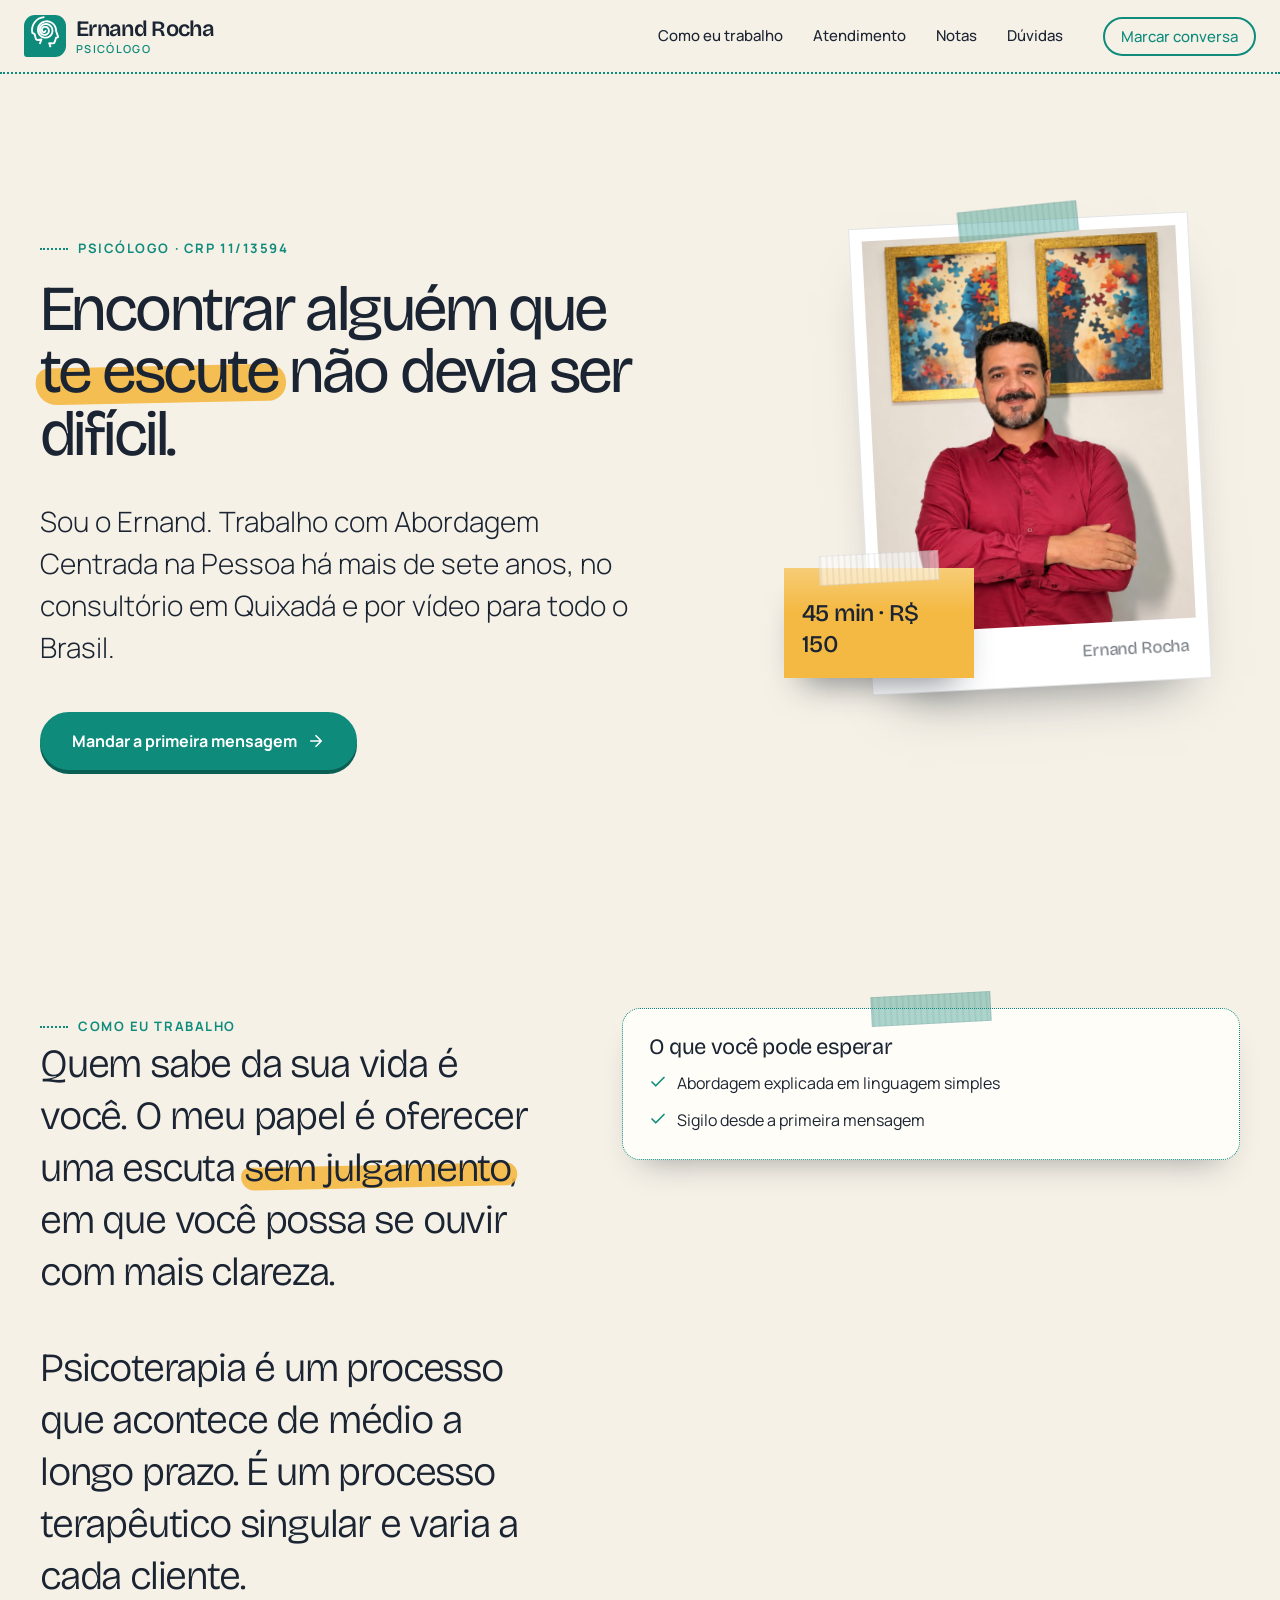
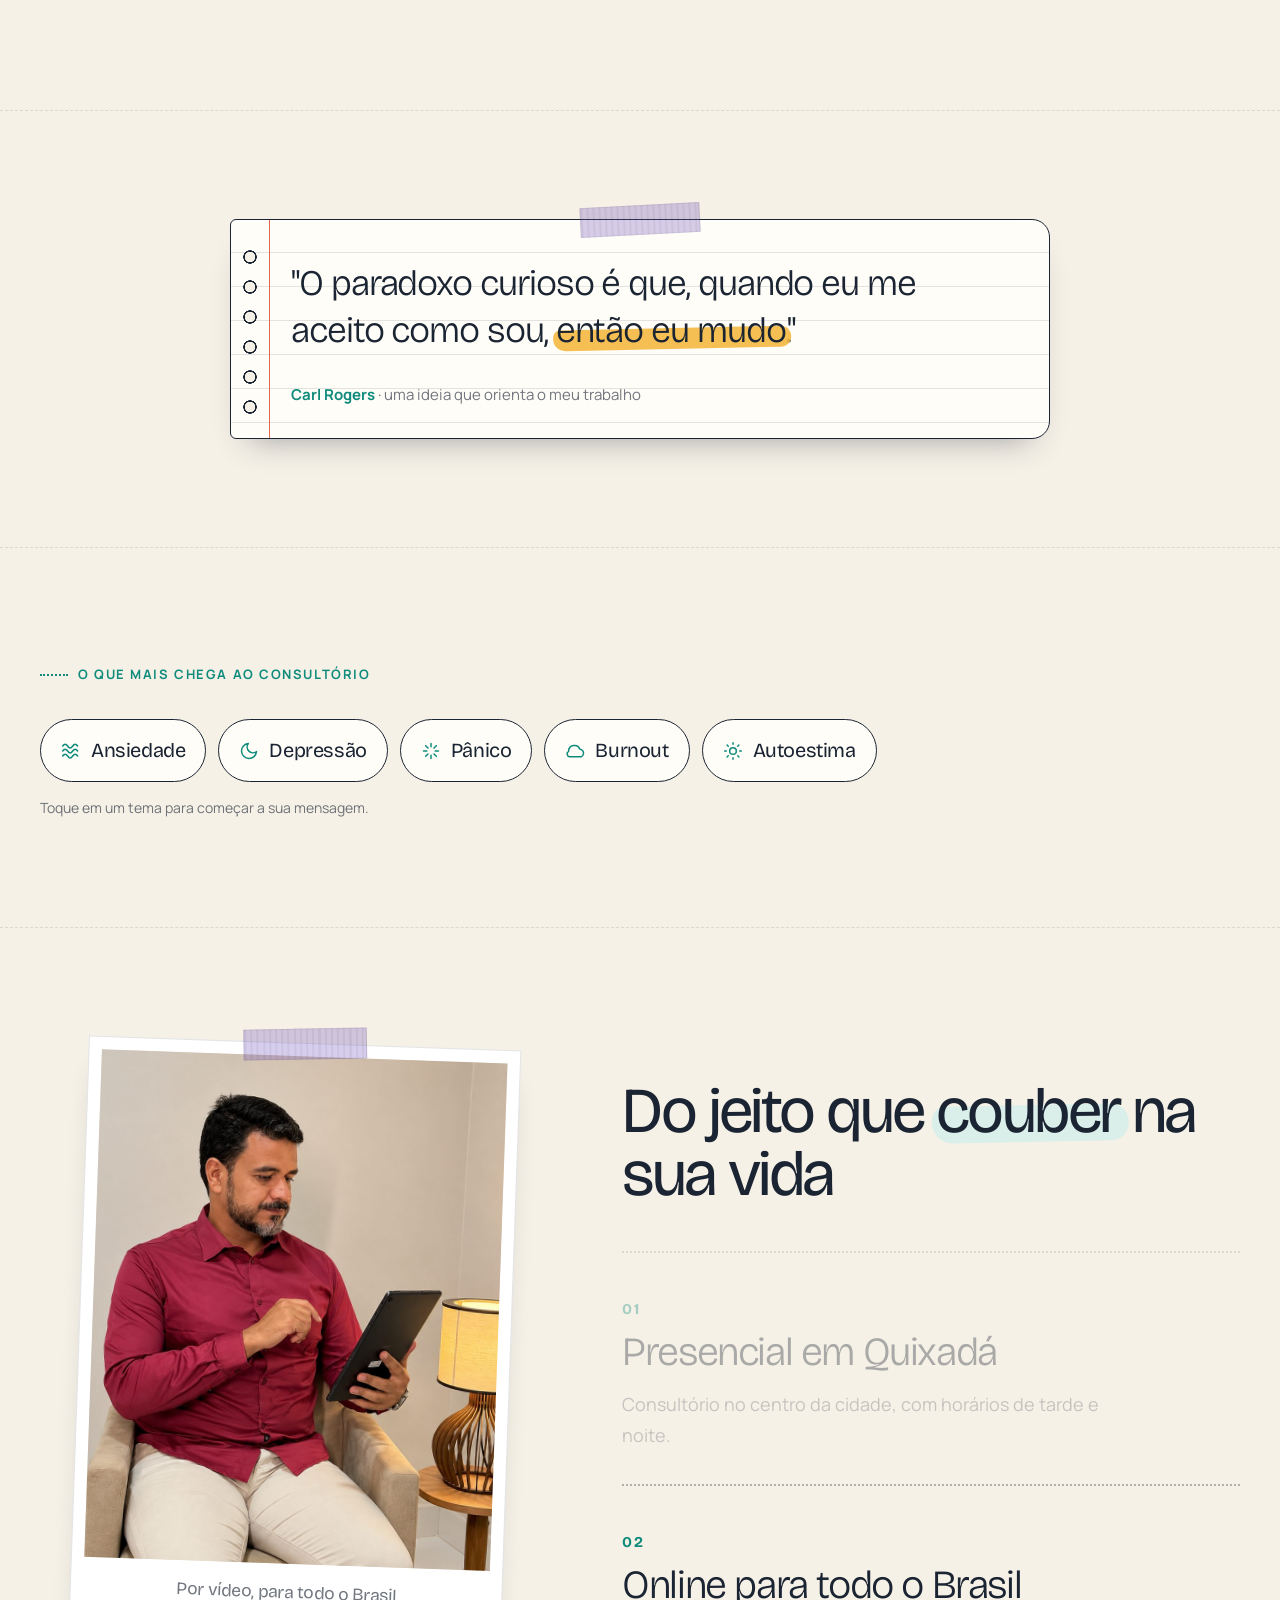
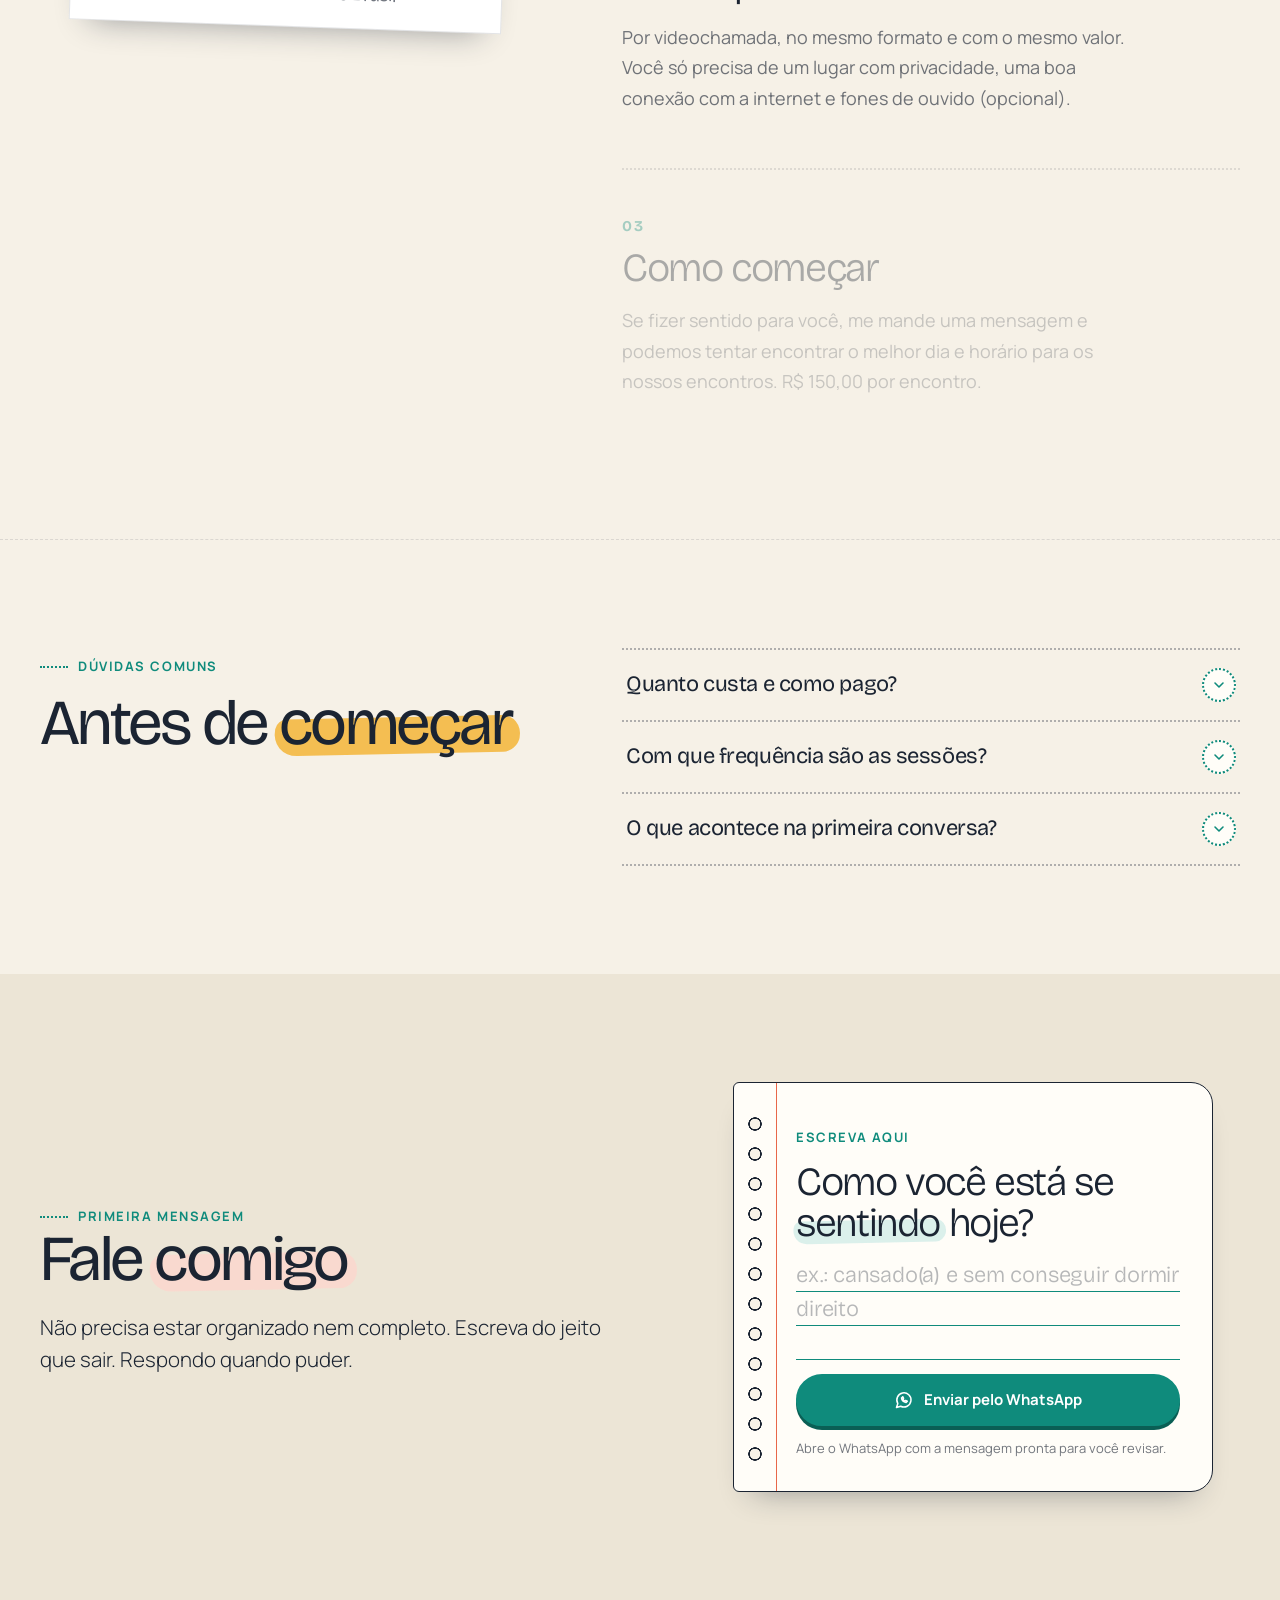
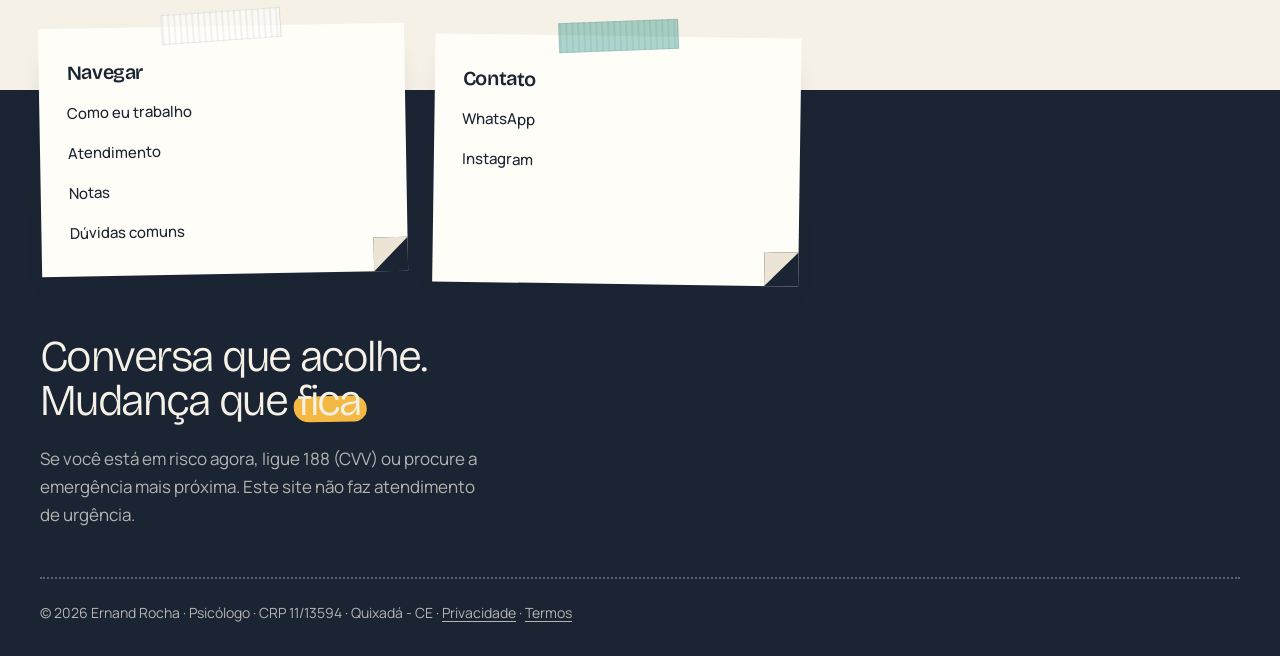
==== commit 6d993fa6: "fix card value." ====
--- a/index.html
+++ b/index.html
@@ -9,7 +9,7 @@
 <meta name="theme-color" content="#f6f1e7">
 <meta property="og:type" content="website">
 <meta property="og:title" content="Ernand Rocha | Psicólogo em Quixadá e online">
-<meta property="og:description" content="Abordagem Centrada na Pessoa, presencial e online. Sessão de 45 minutos, valor publicado, primeira conversa sem custo.">
+<meta property="og:description" content="Abordagem Centrada na Pessoa, presencial e online. Sessão de 45 minutos por R$150.">
 <meta property="og:image" content="img/ernand-retrato.jpg">
 <meta property="og:locale" content="pt_BR">
 <link rel="icon" href="data:image/svg+xml,%3Csvg xmlns='http://www.w3.org/2000/svg' viewBox='-6 0 110 110'%3E%3Crect x='-6' width='110' height='110' rx='26' fill='%230f8b7c'/%3E%3Cpath d='M50 49L50.3 49.9L50.4 50.9L50.2 51.9L49.8 52.9L49.2 53.8L48.3 54.5L47.2 55.1L46 55.4L44.7 55.4L43.4 55.1L42.1 54.4L40.9 53.5L39.9 52.2L39.2 50.7L38.8 49L38.8 47.2L39.2 45.3L40 43.5L41.2 41.8L42.7 40.3L44.6 39.2L46.8 38.5L49.1 38.2L51.5 38.3L53.9 39L56.1 40.2L58.1 41.9L59.8 44L60.9 46.4L61.6 49L61.7 51.8L61.2 54.5L60.1 57.2L58.4 59.6L56.3 61.6L53.7 63.1L50.8 64L47.7 64.3L44.5 63.9L41.5 62.9L38.6 61.1L36.2 58.8L34.3 55.9L33 52.6L32.4 49L32.6 45.3L33.5 41.6L35.3 38.2L37.7 35.1L40.8 32.5L44.5 30.6L48.5 29.5L52.7 29.2L56.9 29.8L61 31.2L64.8 33.5L68 36.6L70.6 40.3L72.3 44.5L73.2 49L73.1 53.6L72 58.2L70 62.5L67.1 66.2L63.4 69.4L59.1 71.6L54.3 73L49.3 73.3L44.3 72.5L39.6 70.7L35.2 67.8L31.5 64L28.7 59.5L26.8 54.4L26 49L26.4 43.4L27.9 38L30.6 32.9L34.3 28.4L38.9 24.8L44.3 22.1L50.1 20.6L56.2 20.3L62.3 21.2L68.1 23.5L73.4 26.9L77.9 31.3L81.4 36.6L83.7 42.6L84.8 49L85 52L91 69Q92 73 88 73L85 73L80.5 87Q79 92 74 92L62.5 91L67 104M47 7A42 42 0 0 0 8 58L15.5 62L19.5 77.5Q21 81 25 81L37.5 79L32 94' fill='none' stroke='%23fff' stroke-width='7' stroke-linejoin='round'/%3E%3C/svg%3E">
@@ -87,7 +87,6 @@
         <aside class="postit postit--mini" data-parallax="-0.05" aria-label="Resumo do atendimento">
           <span class="tape" aria-hidden="true"></span>
           <b>45 min · R$ 150</b>
-          <span>primeira conversa sem custo</span>
         </aside>
       </div>
     </div>
